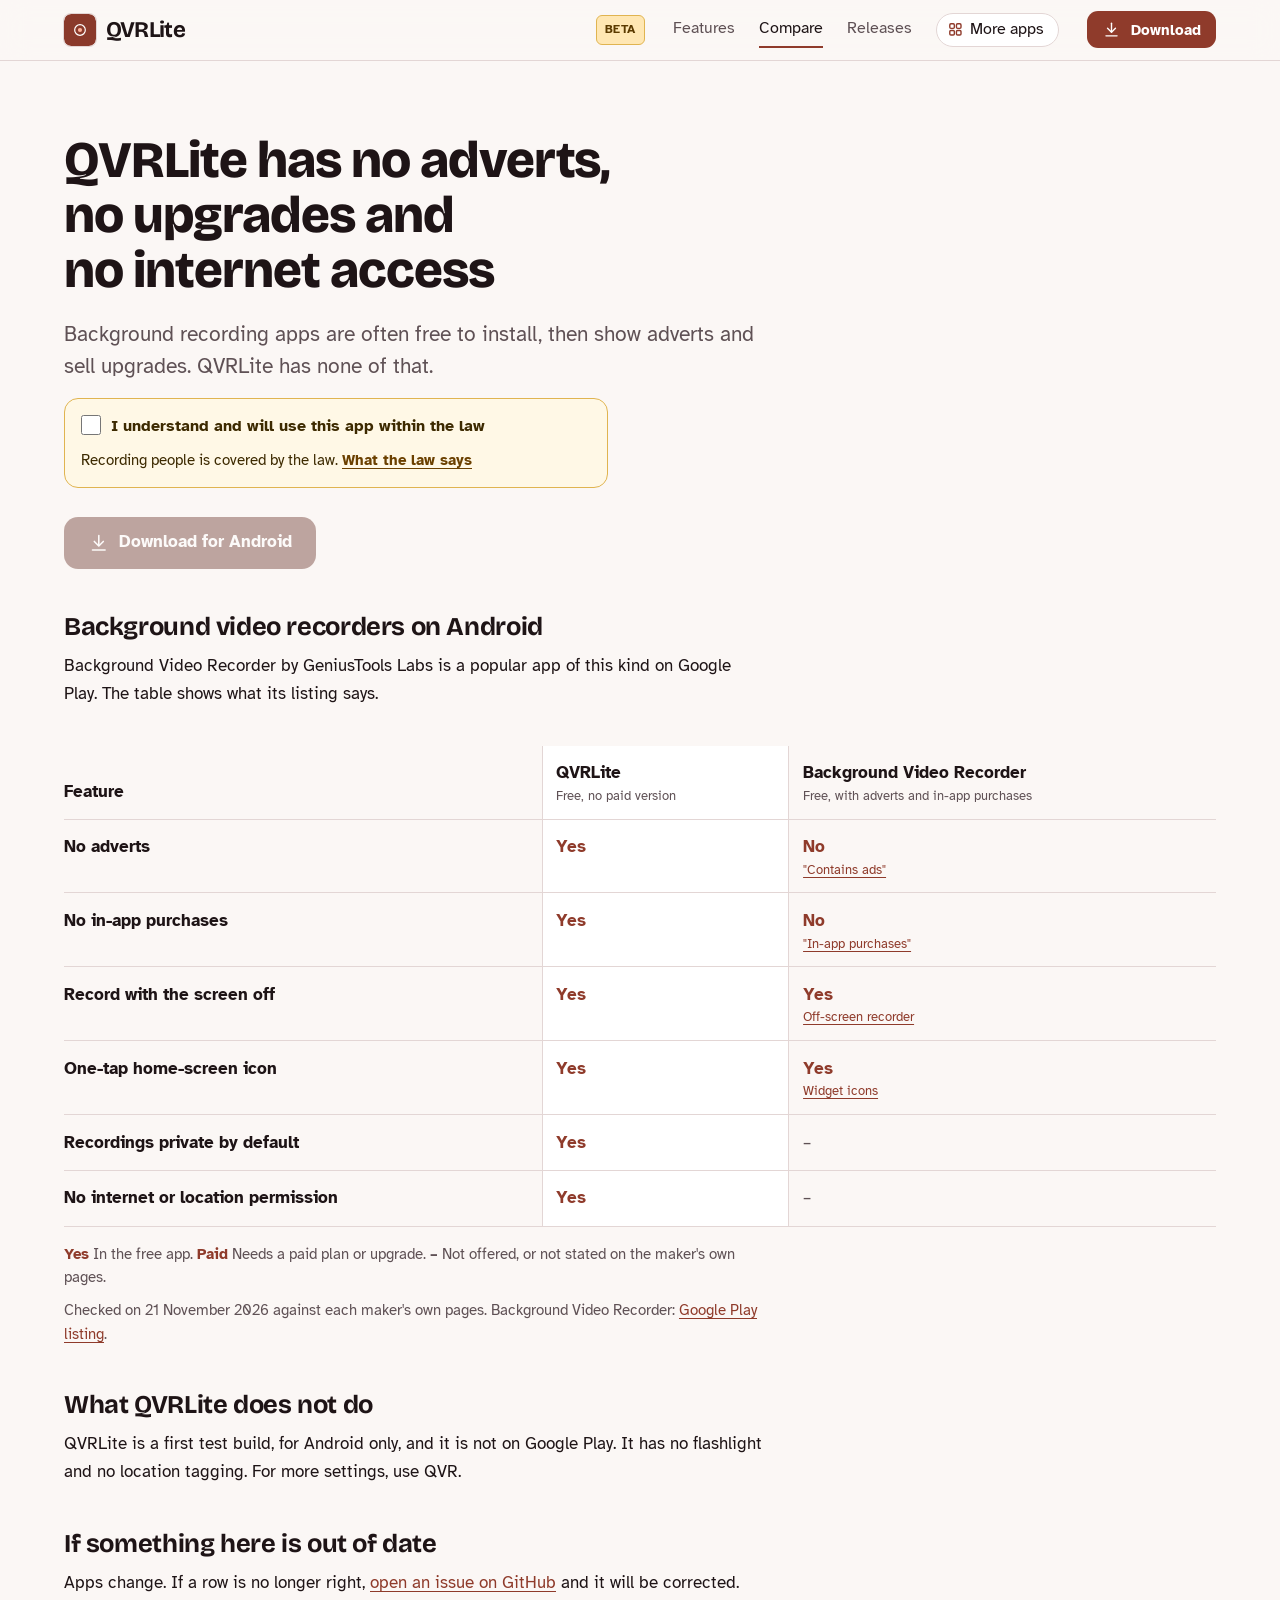
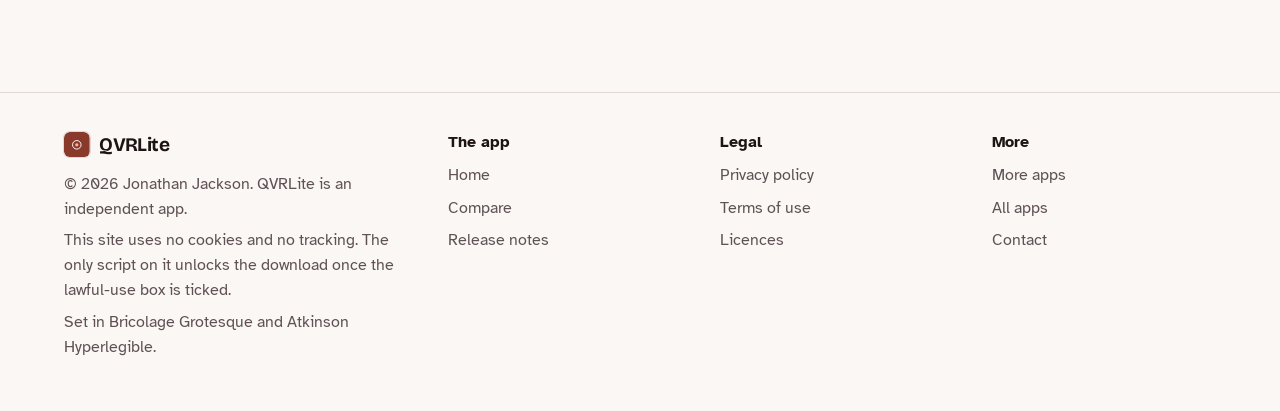
==== compare.html @ 061eb24f "Add the website" ====
<!DOCTYPE html>
<html lang="en-GB">
<head>
<meta charset="utf-8">
<meta name="viewport" content="width=device-width, initial-scale=1">
<title>QVRLite compared with Background Video Recorder</title>
<meta name="description" content="How QVRLite compares with Background Video Recorder, row by row, with each claim linked to its Google Play listing.">
<meta name="author" content="Jonathan Jackson">
<link rel="canonical" href="https://customgpter.github.io/qvrlite/compare.html">
<meta name="theme-color" content="#fbf7f5" media="(prefers-color-scheme: light)">
<meta name="theme-color" content="#120c0a" media="(prefers-color-scheme: dark)">
<meta property="og:type" content="website">
<meta property="og:site_name" content="QVRLite">
<meta property="og:title" content="QVRLite compared with Background Video Recorder">
<meta property="og:description" content="How QVRLite compares with Background Video Recorder, row by row, with each claim linked to its Google Play listing.">
<meta property="og:url" content="https://customgpter.github.io/qvrlite/compare.html">
<meta property="og:image" content="https://customgpter.github.io/qvrlite/assets/og.png">
<meta property="og:image:width" content="1200">
<meta property="og:image:height" content="630">
<meta property="og:image:alt" content="QVRLite&#x27;s main screen, ready to record with the back camera">
<meta property="og:locale" content="en_GB">
<meta name="twitter:card" content="summary_large_image">
<link rel="icon" href="./assets/favicon.svg" type="image/svg+xml">
<link rel="apple-touch-icon" href="./assets/apple-touch-icon.png">
<link rel="preload" href="./assets/fonts/bricolage-grotesque-latin.woff2" as="font" type="font/woff2" crossorigin>
<link rel="preload" href="./assets/fonts/atkinson-hyperlegible-latin-400-normal.woff2" as="font" type="font/woff2" crossorigin>
<link rel="stylesheet" href="./assets/site.css?v=1">
<link rel="stylesheet" href="./assets/house.css?v=1">
<link rel="stylesheet" href="./assets/apps-list.css?v=1">
<script src="./assets/apps-list.js?v=1" defer></script>
</head>
<body>
<a class="skip" href="#main">Skip to content</a>
<header class="masthead">
<div class="wrap">
<a class="brand" href="./" aria-label="QVRLite home"><svg viewBox="0 0 108 108" aria-hidden="true"><rect width="108" height="108" rx="24" fill="#8a3a2b"/><circle cx="54" cy="54" r="18" fill="none" stroke="#fff" stroke-width="4"/><circle cx="54" cy="54" r="7" fill="#ffb199"/></svg><span>QVRLite</span></a><span class="beta-tag">Beta</span>
<nav aria-label="Main"><ul><li><a href="./#features">Features</a></li><li><a href="./compare.html" aria-current="page">Compare</a></li><li><a href="./releases.html">Releases</a></li><li><a class="more-apps" href="./more-apps.html"><svg class="ico" viewBox="0 0 24 24" aria-hidden="true"><rect x="4" y="4" width="6.5" height="6.5" rx="1.6"/><rect x="13.5" y="4" width="6.5" height="6.5" rx="1.6"/><rect x="4" y="13.5" width="6.5" height="6.5" rx="1.6"/><rect x="13.5" y="13.5" width="6.5" height="6.5" rx="1.6"/></svg>More apps</a></li></ul></nav>
<a class="button small" href="./#download"><svg class="ico" viewBox="0 0 24 24" aria-hidden="true"><path d="M12 4v11"/><path d="M7 10.5l5 5 5-5"/><path d="M5 20h14"/></svg>Download</a>
</div>
</header>
<main id="main" class="doc">
<div class="wrap">
<div class="measure">
<h1>QVRLite has no adverts, no upgrades and no internet access</h1>
<p class="lede">Background recording apps are often free to install, then show adverts and sell upgrades. QVRLite has none of that.</p>
<div class="gate-scope"><div class="law-box" data-gate><label><input type="checkbox"> I understand and will use this app within the law</label><p>Recording people is covered by the law. <a href="terms.html#law">What the law says</a></p><noscript><p>Turn on JavaScript to tick the box and download.</p></noscript></div><p class="get"><a class="button" data-href="https://github.com/CustomGPTer/qvrlite/releases/download/v1.0.0-beta1/QVRLite.apk" aria-disabled="true" role="link" tabindex="-1"><svg class="ico" viewBox="0 0 24 24" aria-hidden="true"><path d="M12 4v11"/><path d="M7 10.5l5 5 5-5"/><path d="M5 20h14"/></svg>Download for Android</a></p></div>
<h2 id="table">Background video recorders on Android</h2>
<p>Background Video Recorder by GeniusTools Labs is a popular app of this kind on Google Play. The table shows what its listing says.</p>
</div>
<div class="scroll">
<table class="cmp">
<thead><tr><th scope="col">Feature</th><th scope="col" class="ours">QVRLite<small>Free, no paid version</small></th><th scope="col">Background Video Recorder<small>Free, with adverts and in-app purchases</small></th></tr></thead>
<tbody>
<tr><th scope="row">No adverts</th><td class="yes ours"><span class="app">QVRLite</span><span class="v">Yes</span></td><td class="pay"><span class="app">Background Video Recorder</span><span class="v">No<small><a href="https://play.google.com/store/apps/details?id=com.backgroundvideorecorder.videosnapshorts&hl=en">"Contains ads"</a></small></span></td></tr>
<tr><th scope="row">No in-app purchases</th><td class="yes ours"><span class="app">QVRLite</span><span class="v">Yes</span></td><td class="pay"><span class="app">Background Video Recorder</span><span class="v">No<small><a href="https://play.google.com/store/apps/details?id=com.backgroundvideorecorder.videosnapshorts&hl=en">"In-app purchases"</a></small></span></td></tr>
<tr><th scope="row">Record with the screen off</th><td class="yes ours"><span class="app">QVRLite</span><span class="v">Yes</span></td><td class="yes"><span class="app">Background Video Recorder</span><span class="v">Yes<small><a href="https://play.google.com/store/apps/details?id=com.backgroundvideorecorder.videosnapshorts&hl=en">Off-screen recorder</a></small></span></td></tr>
<tr><th scope="row">One-tap home-screen icon</th><td class="yes ours"><span class="app">QVRLite</span><span class="v">Yes</span></td><td class="yes"><span class="app">Background Video Recorder</span><span class="v">Yes<small><a href="https://play.google.com/store/apps/details?id=com.backgroundvideorecorder.videosnapshorts&hl=en">Widget icons</a></small></span></td></tr>
<tr><th scope="row">Recordings private by default</th><td class="yes ours"><span class="app">QVRLite</span><span class="v">Yes</span></td><td class="na"><span class="app">Background Video Recorder</span><span class="v">&ndash;</span></td></tr>
<tr><th scope="row">No internet or location permission</th><td class="yes ours"><span class="app">QVRLite</span><span class="v">Yes</span></td><td class="na"><span class="app">Background Video Recorder</span><span class="v">&ndash;</span></td></tr>
</tbody>
</table>
</div>
<div class="measure">
<p class="key"><strong class="yes">Yes</strong> In the free app. <strong class="pay">Paid</strong> Needs a paid plan or upgrade. <strong>&ndash;</strong> Not offered, or not stated on the maker's own pages.</p>
<p class="key">Checked on 21 November 2026 against each maker's own pages. Background Video Recorder: <a href="https://play.google.com/store/apps/details?id=com.backgroundvideorecorder.videosnapshorts&hl=en">Google Play listing</a>.</p>
<h2>What QVRLite does not do</h2><p>QVRLite is a first test build, for Android only, and it is not on Google Play. It has no flashlight and no location tagging. For more settings, use QVR.</p>
<h2 id="wrong">If something here is out of date</h2>
<p>Apps change. If a row is no longer right, <a href="https://github.com/CustomGPTer/qvrlite/issues">open an issue on GitHub</a> and it will be corrected.</p>
</div>
</div>
</main>
<footer class="colophon">
<div class="wrap">
<div>
<a class="brand" href="./" aria-label="QVRLite home"><svg viewBox="0 0 108 108" aria-hidden="true"><rect width="108" height="108" rx="24" fill="#8a3a2b"/><circle cx="54" cy="54" r="18" fill="none" stroke="#fff" stroke-width="4"/><circle cx="54" cy="54" r="7" fill="#ffb199"/></svg><span>QVRLite</span></a>
<p>&copy; 2026 Jonathan Jackson. QVRLite is an independent app.</p>
<p>This site uses no cookies and no tracking. The only script on it unlocks the download once the lawful-use box is ticked.</p>
<p>Set in Bricolage Grotesque and Atkinson Hyperlegible.</p>
</div>
<nav aria-label="The app"><h2>The app</h2><ul>
<li><a href="./">Home</a></li>
<li><a href="./compare.html">Compare</a></li>
<li><a href="./releases.html">Release notes</a></li>

</ul></nav>
<nav aria-label="Legal"><h2>Legal</h2><ul>
<li><a href="./privacy.html">Privacy policy</a></li>
<li><a href="./terms.html">Terms of use</a></li>
<li><a href="./licences.html">Licences</a></li>
</ul></nav>
<nav aria-label="More"><h2>More</h2><ul>
<li><a href="./more-apps.html">More apps</a></li>
<li><a href="https://customgpter.github.io/">All apps</a></li>
<li><a href="https://github.com/CustomGPTer/qvrlite/issues">Contact</a></li>
</ul></nav>
</div>
</footer>
</body>
</html>
---- assets/site.css ----
@font-face{font-family:"Bricolage Grotesque";src:url("fonts/bricolage-grotesque-latin.woff2") format("woff2");font-weight:200 800;font-style:normal;font-display:swap}
@font-face{font-family:"Atkinson Hyperlegible";src:url("fonts/atkinson-hyperlegible-latin-400-normal.woff2") format("woff2");font-weight:400;font-style:normal;font-display:swap}
@font-face{font-family:"Atkinson Hyperlegible";src:url("fonts/atkinson-hyperlegible-latin-700-normal.woff2") format("woff2");font-weight:700;font-style:normal;font-display:swap}

/* Daylight page, night-time camera. The lamp colour is kept for the one thing to press and for what the camera has seen. */
:root{
  --page:#f2f5f9; --panel:#ffffff; --raised:#e8edf3; --ink:#0d1a2b; --soft:#465468; --rule:#d2dae4;
  --accent:#0a6a55; --accent-ink:#ffffff; --warn:#8a5200; --rec:#d3302f;
  --lamp:#ffb347; --lamp-ink:#231400; --lamp-text:#8a5200;
  --night:#09111e; --night-2:#111d30; --night-3:#1a2a43; --night-ink:#eaf0f8; --night-soft:#9fb0c7; --night-rule:#24364f; --iris:#55d6ab;
  --display:"Bricolage Grotesque","Atkinson Hyperlegible",system-ui,sans-serif;
  --sans:"Atkinson Hyperlegible",system-ui,-apple-system,"Segoe UI",Roboto,sans-serif;
  --mono:ui-monospace,SFMono-Regular,Menlo,Consolas,"Liberation Mono",monospace;
  color-scheme:light dark;
}
@media (prefers-color-scheme:dark){
  :root{--page:#0a111b; --panel:#111a27; --raised:#182434; --ink:#e9eef5; --soft:#a0aec0; --rule:#243247;
    --accent:#55d6ab; --accent-ink:#00281d; --warn:#ffb347; --rec:#ff6163; --lamp-text:#ffb347}
}

*,*::before,*::after{box-sizing:border-box}
html{-webkit-text-size-adjust:100%;scroll-behavior:smooth;scroll-padding-top:5.5rem}
@media (prefers-reduced-motion:reduce){html{scroll-behavior:auto}}
body{margin:0;background:var(--page);color:var(--ink);font:400 1.0625rem/1.62 var(--sans);text-rendering:optimizeLegibility;-webkit-font-smoothing:antialiased}
img,svg{max-width:100%;display:block}
a{color:var(--accent);text-decoration-thickness:.07em;text-underline-offset:.2em}
a:hover{text-decoration-thickness:.13em}
:focus-visible{outline:3px solid var(--lamp);outline-offset:3px;border-radius:6px}
code{font:.9em/1 var(--mono);overflow-wrap:anywhere}
h1,h2,h3{font-family:var(--display);font-weight:700;letter-spacing:-.015em;line-height:1.08;margin:0;text-wrap:balance}
p{margin:0 0 1rem}
.skip{position:absolute;left:-999px;top:0;background:var(--ink);color:var(--page);padding:.6rem 1rem;z-index:30;border-radius:0 0 8px 0}
.skip:focus{left:0}
.sr{position:absolute;width:1px;height:1px;overflow:hidden;clip-path:inset(50%);white-space:nowrap}
.wrap{width:min(72rem,100% - 2.5rem);margin-inline:auto}
.measure{max-width:44rem}
.ico{width:1.25em;height:1.25em;flex:none;fill:none;stroke:currentColor;stroke-width:1.75;stroke-linecap:round;stroke-linejoin:round}

/* ---------- masthead */
.masthead{position:sticky;top:0;z-index:20;background:color-mix(in srgb,var(--page) 88%,transparent);-webkit-backdrop-filter:blur(14px) saturate(1.3);backdrop-filter:blur(14px) saturate(1.3);border-bottom:1px solid var(--rule)}
.masthead .wrap{display:flex;flex-wrap:wrap;align-items:center;gap:.35rem 1.75rem;padding-block:.7rem}
.brand{display:inline-flex;align-items:center;gap:.6rem;font:700 1.4rem/1 var(--display);letter-spacing:-.03em;color:var(--ink);text-decoration:none;margin-right:auto}
.brand svg{width:2rem;height:2rem;flex:none;border-radius:.5rem;box-shadow:0 0 0 1px var(--rule)}
.masthead nav ul{display:flex;flex-wrap:wrap;align-items:center;gap:.15rem 1.5rem;list-style:none;margin:0;padding:0;font-size:1rem;line-height:1.3}
.masthead nav a{display:inline-flex;align-items:center;gap:.4rem;color:var(--soft);text-decoration:none;padding-block:.45rem;border-bottom:2px solid transparent}
.masthead nav a:hover{color:var(--ink)}
.masthead nav a[aria-current="page"]{color:var(--ink);border-bottom-color:var(--lamp)}
.masthead nav a.more-apps{color:var(--ink);border:1px solid var(--rule);border-radius:999px;padding:.34rem .85rem .34rem .65rem;background:var(--panel)}
.masthead nav a.more-apps .ico{width:1.05em;height:1.05em;color:var(--accent);stroke-width:2}
.masthead nav a.more-apps:hover,.masthead nav a.more-apps[aria-current="page"]{border-color:var(--accent)}
.button{display:inline-flex;align-items:center;gap:.6rem;background:var(--lamp);color:var(--lamp-ink);font:700 1.08rem/1.2 var(--sans);text-decoration:none;padding:.95rem 1.5rem;border-radius:14px;box-shadow:0 1px 0 rgba(255,255,255,.45) inset,0 12px 24px -14px rgba(138,82,0,.9)}
.button:hover{background:#ffc56e}
.button:active{transform:translateY(1px)}
.button.small{font-size:.95rem;padding:.55rem .95rem;border-radius:11px;box-shadow:none}
.button.quiet{background:none;box-shadow:none;border:1px solid var(--rule);color:var(--ink)}
.button.quiet:hover{border-color:var(--ink);background:none}
@media (max-width:52rem){
  .masthead nav{order:3;flex:1 0 100%}
  .masthead nav ul{gap:.1rem .85rem;font-size:.95rem}
  .masthead nav .wide{display:none}
}
@media (max-width:24rem){.masthead nav a.more-apps .ico{display:none}.masthead nav a.more-apps{padding-inline:.7rem}}

/* ---------- hero */
.hero{padding-block:clamp(2.2rem,6vw,4.75rem) clamp(2.5rem,6vw,4.5rem);overflow:hidden}
.hero-grid{display:grid;gap:clamp(2.25rem,5vw,4rem);align-items:center}
@media (min-width:62rem){.hero-grid{grid-template-columns:minmax(0,11fr) minmax(0,10fr)}}
.hero h1{font-size:clamp(2.6rem,6vw,4.25rem);font-weight:800;line-height:1;letter-spacing:-.022em;margin-bottom:1.5rem}
.lede{font-size:clamp(1.14rem,2vw,1.3rem);line-height:1.55;color:var(--soft);margin:0 0 1rem;max-width:34rem}
.get{display:flex;flex-wrap:wrap;align-items:center;gap:.9rem 1.5rem;margin:1.8rem 0 1.1rem}
.get .aside{font-weight:700;color:var(--ink)}
.facts{font-size:.98rem;line-height:1.5;color:var(--soft);margin:0 0 .5rem;max-width:36rem}
.pills{display:flex;flex-wrap:wrap;gap:.45rem;list-style:none;margin:0 0 1rem;padding:0;font-size:.95rem}
.pills li{border:1px solid var(--rule);border-radius:999px;padding:.22rem .8rem;background:var(--panel);color:var(--soft)}

/* the monitor: the camera's view, the day beneath it, and the alert it sends */
.monitor{position:relative;max-width:36rem;margin-inline:auto;width:100%;padding-bottom:3.1rem}
@media (min-width:62rem){.monitor{margin-inline:auto 0}}
.screen{position:relative;background:var(--night);border-radius:22px;padding:.6rem;box-shadow:0 0 0 1px var(--night-rule),0 30px 60px -30px rgba(9,17,30,.75)}
.cam{position:relative;border-radius:15px;overflow:hidden;aspect-ratio:16/10;background:#0b1626}
.cam svg{width:100%;height:100%}
.cam text{font:700 15px var(--sans);fill:#231400}
.hud{position:absolute;display:inline-flex;align-items:center;gap:.4rem;font:700 .76rem/1 var(--sans);color:var(--night-ink);background:rgba(6,12,22,.62);border-radius:999px;padding:.38rem .65rem;letter-spacing:.01em}
.hud i{width:.5rem;height:.5rem;border-radius:50%;background:var(--iris)}
.hud.watching{left:.7rem;top:.7rem}
.hud.rec{right:.7rem;top:.7rem}
.hud.rec i{background:#ff5a5c}
.hud.stamp{left:.7rem;bottom:.7rem;font:400 .74rem/1 var(--mono);border-radius:6px;color:#d5deea}
.hud.place{right:.7rem;bottom:.7rem;border-radius:6px;font-weight:400;color:#d5deea}
.day{padding:.85rem .55rem 2rem;color:var(--night-soft);font-size:.8rem;line-height:1.2}
.day-head{display:flex;justify-content:space-between;margin-bottom:.6rem}
.day-head b{color:var(--night-ink)}
.track{position:relative;height:1.5rem;border-radius:7px;background:repeating-linear-gradient(90deg,var(--night-3) 0 1px,transparent 1px calc(100% / 24)),var(--night-2);box-shadow:inset 0 0 0 1px var(--night-rule)}
.ev{position:absolute;top:3px;bottom:3px;width:max(5px,1.1%);border-radius:3px;background:var(--iris);left:var(--at)}
.ev.seen{background:var(--lamp)}
.now{position:absolute;top:-4px;bottom:-4px;left:var(--at);width:2px;background:var(--night-ink);border-radius:2px}
.hours{display:flex;justify-content:space-between;margin-top:.4rem;font-size:.72rem}
.alert{position:absolute;right:-.4rem;bottom:0;display:flex;align-items:center;gap:.75rem;width:min(19rem,88%);background:var(--panel);color:var(--ink);border:1px solid var(--rule);border-radius:16px;padding:.65rem .8rem;box-shadow:0 18px 36px -18px rgba(9,17,30,.55)}
.alert .thumb{flex:none;width:3.1rem;height:3.1rem;border-radius:10px;background:linear-gradient(160deg,#16263d,#0b1626);position:relative;overflow:hidden}
.alert .thumb::before{content:"";position:absolute;left:50%;bottom:0;width:38%;height:62%;translate:-50% 0;border-radius:40% 40% 0 0;background:#6f86a6}
.alert .thumb::after{content:"";position:absolute;left:50%;top:14%;width:26%;aspect-ratio:1;translate:-50% 0;border-radius:50%;background:#8ea4c2}
.alert b{display:block;font-size:.98rem;line-height:1.25}
.alert span{display:block;font-size:.86rem;color:var(--soft);line-height:1.3}
.alert .dot{flex:none;width:.6rem;height:.6rem;border-radius:50%;background:var(--lamp);margin-left:auto;box-shadow:0 0 0 4px color-mix(in srgb,var(--lamp) 25%,transparent)}
@media (max-width:26rem){.alert{right:0}}
@media (prefers-reduced-motion:no-preference){
  .cam .spill{animation:vg-in .9s ease-out .25s both}
  .cam .who{animation:vg-step .9s cubic-bezier(.2,.8,.25,1) .9s both}
  .cam .mark{animation:vg-lock .45s cubic-bezier(.3,1.4,.5,1) 1.7s both;transform-box:fill-box;transform-origin:center}
  .hud.rec{animation:vg-in .3s ease-out 2.05s both}
  .hud.rec i{animation:vg-blink 1.2s steps(2,jump-none) 2.3s 4}
  .ev.seen,.now{animation:vg-pop .4s cubic-bezier(.3,1.5,.5,1) 2.4s both}
  .alert{animation:vg-rise .6s cubic-bezier(.2,.8,.25,1) 2.9s both}
  @keyframes vg-in{from{opacity:0}to{opacity:1}}
  @keyframes vg-step{from{opacity:0;transform:translateX(18px)}to{opacity:1;transform:none}}
  @keyframes vg-lock{from{opacity:0;transform:scale(1.12)}to{opacity:1;transform:none}}
  @keyframes vg-blink{from{opacity:1}to{opacity:.25}}
  @keyframes vg-pop{from{opacity:0;transform:scaleY(.2)}to{opacity:1;transform:none}}
  @keyframes vg-rise{from{opacity:0;transform:translateY(14px)}to{opacity:1;transform:none}}
}

/* ---------- sections */
section{padding-block:clamp(3rem,7vw,5.5rem)}
section + section{border-top:1px solid var(--rule)}
h2{font-size:clamp(1.8rem,3.6vw,2.6rem);margin-bottom:.9rem}
h3{font:700 1.1rem/1.3 var(--sans);letter-spacing:0;margin:0 0 .3rem}
.intro{color:var(--soft);max-width:40rem;margin-bottom:2.2rem;font-size:1.1rem}

.promises{padding-block:0;border-block:1px solid var(--rule);background:var(--panel)}
.promises ul{list-style:none;margin:0;padding:0;display:grid;grid-template-columns:repeat(auto-fit,minmax(min(100%,14rem),1fr))}
.promises li{display:flex;gap:.8rem;align-items:flex-start;padding:1.4rem 1.5rem 1.4rem 0}
.promises .ico{width:1.6rem;height:1.6rem;color:var(--accent);margin-top:.1rem}
.promises b{display:block;line-height:1.3}
.promises span{color:var(--soft);font-size:.96rem;line-height:1.45;display:block}
.hero + .promises{border-top:1px solid var(--rule)}

.steps{list-style:none;counter-reset:s;margin:0;padding:0;display:grid;gap:1.25rem}
@media (min-width:52rem){.steps{grid-template-columns:repeat(3,minmax(0,1fr))}}
.steps li{counter-increment:s;background:var(--panel);border:1px solid var(--rule);border-radius:18px;padding:1.4rem 1.4rem 1.5rem}
.steps li::before{content:counter(s);display:grid;place-items:center;width:2rem;height:2rem;border-radius:50%;background:var(--ink);color:var(--page);font:700 1rem/1 var(--display);margin-bottom:1rem}
.steps p{margin:0;color:var(--soft)}

.notices{display:grid;gap:1.25rem}
@media (min-width:52rem){.notices{grid-template-columns:repeat(2,minmax(0,1fr))}}
.sense{background:var(--night);color:var(--night-ink);border-radius:20px;padding:1.5rem 1.5rem 1.6rem;box-shadow:0 0 0 1px var(--night-rule)}
.sense h3{font:700 1.35rem/1.2 var(--display);letter-spacing:-.02em;margin-bottom:.35rem}
.sense p{color:var(--night-soft);margin-bottom:1.1rem}
.chips{display:flex;flex-wrap:wrap;gap:.5rem;list-style:none;margin:0;padding:0}
.chips li{display:inline-flex;align-items:center;gap:.45rem;border:1px solid var(--night-rule);background:var(--night-2);border-radius:10px;padding:.42rem .75rem .42rem .6rem;font-size:.98rem;line-height:1.2}
.chips .ico{color:var(--lamp)}

.groups{display:grid;gap:0}
.group{display:grid;gap:.4rem 3rem;padding-block:1.6rem;border-top:1px solid var(--rule)}
.group:last-child{border-bottom:1px solid var(--rule)}
@media (min-width:56rem){.group{grid-template-columns:13rem minmax(0,1fr)}}
.group > h3{font:700 1.3rem/1.2 var(--display);letter-spacing:-.02em;color:var(--ink)}
.group dl{margin:0;display:grid;gap:1.1rem 2.5rem}
@media (min-width:40rem){.group dl{grid-template-columns:repeat(2,minmax(0,1fr))}}
.group dt{font-weight:700;line-height:1.35}
.group dd{margin:.2rem 0 0;color:var(--soft)}

.setups{display:grid;gap:1.25rem}
@media (min-width:52rem){.setups{grid-template-columns:repeat(2,minmax(0,1fr))}}
.setup{background:var(--panel);border:1px solid var(--rule);border-radius:20px;padding:1.5rem}
.setup h3{font:700 1.35rem/1.2 var(--display);letter-spacing:-.02em;margin-bottom:.9rem}
.setup .kit{display:flex;align-items:center;gap:.6rem;color:var(--soft);font-size:.95rem;margin-bottom:1rem}
.setup .kit .ico{width:1.9rem;height:1.9rem;color:var(--ink);stroke-width:1.5}
.setup .kit .to{width:1.2rem;height:1.2rem;color:var(--soft)}
.ticks{list-style:none;margin:0;padding:0;display:grid;gap:.5rem}
.ticks li{position:relative;padding-left:1.7rem;color:var(--soft)}
.ticks li::before{content:"";position:absolute;left:.15rem;top:.42em;width:.75rem;height:.42rem;border-left:2.5px solid var(--accent);border-bottom:2.5px solid var(--accent);rotate:-45deg}

.modes{list-style:none;margin:0;padding:0;display:grid;gap:1.25rem}
@media (min-width:52rem){.modes{grid-template-columns:repeat(3,minmax(0,1fr))}}
.modes li{border-top:3px solid var(--ink);padding-top:1rem}
.modes p{color:var(--soft);margin:0}

.scroll{overflow-x:auto}
table{width:100%;border-collapse:collapse}
th,td{text-align:left;vertical-align:top;padding:.85rem 1.2rem .85rem 0;border-top:1px solid var(--rule)}
thead th{border-top:0;color:var(--soft);font-weight:400;padding-top:0}
tbody th{font-weight:700;min-width:11rem}
tr:last-child>*{border-bottom:1px solid var(--rule)}
.after-table{margin-top:1.5rem}
/* On a phone a table becomes a stack: the row's name, then its cells side by side. */
@media (max-width:40rem){
  table:not(.cmp),table:not(.cmp) thead,table:not(.cmp) tbody{display:block}
  table:not(.cmp) tr{display:flex;flex-wrap:wrap;gap:.3rem 1.1rem;padding:.9rem 0;border-top:1px solid var(--rule)}
  table:not(.cmp) thead tr{border-top:0;padding-top:0}
  table:not(.cmp) tbody tr:last-child{border-bottom:1px solid var(--rule)}
  table:not(.cmp) th,table:not(.cmp) td{display:block;border:0;padding:0;flex:1 1 0;min-width:0;overflow-wrap:break-word}
  table:not(.cmp) tr>:first-child{flex:0 0 100%;min-width:0}
}

.plain{list-style:none;margin:0;padding:0;display:grid;gap:1.6rem 3rem}
@media (min-width:52rem){.plain{grid-template-columns:repeat(3,minmax(0,1fr))}}
.plain p{color:var(--soft);margin:0}

.faq{display:grid;gap:0 3rem;align-items:start}
@media (min-width:56rem){.faq{grid-template-columns:repeat(2,minmax(0,1fr))}}
.faq details{border-top:1px solid var(--rule);padding:.15rem 0}
.faq summary{cursor:pointer;list-style:none;display:flex;align-items:flex-start;justify-content:space-between;gap:1rem;font-weight:700;padding:.85rem 0;line-height:1.35}
.faq summary::-webkit-details-marker{display:none}
.faq summary::after{content:"";flex:none;width:.6rem;height:.6rem;margin:.3rem .25rem 0 0;border-right:2px solid var(--soft);border-bottom:2px solid var(--soft);rotate:45deg;transition:rotate .15s}
.faq details[open] summary::after{rotate:-135deg;margin-top:.55rem}
.faq details p{color:var(--soft);margin:0 0 1.1rem;max-width:36rem}
@media (prefers-reduced-motion:reduce){.faq summary::after{transition:none}}

.closing{background:var(--night);color:var(--night-ink);border-top:0}
.closing .wrap{display:grid;gap:1.5rem 3rem;align-items:center}
@media (min-width:52rem){.closing .wrap{grid-template-columns:minmax(0,1fr) auto}}
.closing h2{margin-bottom:.5rem}
.closing p{color:var(--night-soft);margin:0;max-width:36rem}
.closing a:not(.button){color:var(--iris)}
section + .closing{border-top:0}

/* ---------- document pages */
.doc{padding-block:clamp(2.5rem,6vw,4.5rem) clamp(3rem,7vw,5rem)}
.doc h1{font-size:clamp(2.2rem,5vw,3.2rem);font-weight:800;letter-spacing:-.02em;margin-bottom:1.2rem}
.doc .lede{max-width:none}
.doc h2{font-size:1.6rem;margin-top:2.8rem;margin-bottom:.7rem;scroll-margin-top:5.5rem}
.doc h3{margin-top:1.6rem}
.doc ul{padding-left:1.25rem;margin:0 0 1rem}
.doc li{margin:.4rem 0}
.doc a{overflow-wrap:anywhere}
.contents{border-block:1px solid var(--rule);padding-block:1rem;margin-block:2rem}
.contents ul{list-style:none;margin:.4rem 0 0;padding:0;columns:2 14rem;column-gap:2rem}
.contents li{margin:.2rem 0;break-inside:avoid}
.note{border-left:3px solid var(--lamp);padding:.2rem 0 .2rem 1.1rem;color:var(--soft)}
.key{font-size:.95rem;line-height:1.55;color:var(--soft);margin:0 0 .6rem}
.sum{font-size:.95rem;overflow-wrap:anywhere}

/* ---------- compare */
.cmp{min-width:44rem;margin:1.4rem 0 1rem}
.cmp th,.cmp td{padding:.85rem .9rem}
.cmp thead th{color:var(--ink);font-weight:700;vertical-align:bottom;padding-top:.85rem}
.cmp small{display:block;font-weight:400;font-size:.84rem;line-height:1.35;color:var(--soft)}
.cmp tbody th{min-width:13rem;padding-left:0}
.cmp thead th:first-child{padding-left:0}
.cmp .ours{background:var(--panel);box-shadow:inset 1px 0 var(--rule),inset -1px 0 var(--rule)}
.yes{color:var(--accent);font-weight:700}
.pay{color:var(--lamp-text);font-weight:700}
.na{color:var(--soft)}
.cmp .app{display:none}
@media (max-width:54rem){
  .cmp{min-width:0}
  .cmp thead{position:absolute;width:1px;height:1px;overflow:hidden;clip-path:inset(50%)}
  .cmp tbody,.cmp tr,.cmp th,.cmp td{display:block}
  .cmp tr{padding:1rem 0;border-top:1px solid var(--rule)}
  .cmp th,.cmp td{border:0;padding:0}
  .cmp tbody th{min-width:0;margin-bottom:.55rem}
  .cmp td{display:grid;grid-template-columns:7.5rem 1fr;gap:.75rem;padding:.22rem 0}
  .cmp .app{display:block;font-weight:400;color:var(--soft)}
  .cmp .ours{background:none;box-shadow:none}
  .cmp .ours .app{color:var(--ink);font-weight:700}
}

/* ---------- release notes */
.release{border-top:1px solid var(--rule);margin-top:2.4rem;padding-top:1.9rem;scroll-margin-top:5.5rem}
.doc .release h2{margin-top:0}
.contents + .release{border-top:0;margin-top:0;padding-top:.4rem}
.ver{font-weight:700;font-size:.95rem;color:var(--lamp-text);margin:0 0 .5rem}
.when{color:var(--soft);margin:-.2rem 0 .2rem}
.tag{display:inline-block;background:var(--accent);color:var(--accent-ink);border-radius:999px;font-weight:700;font-size:.8rem;padding:.08rem .6rem;margin-right:.6rem}
.doc .release h3{font-size:1rem;color:var(--ink);margin:1.3rem 0 .2rem}
.release ul{margin-bottom:0}

/* ---------- more apps */
.mapps{list-style:none;margin:2.2rem 0 0;padding:0;display:grid;gap:1.4rem}
@media (min-width:50rem){.mapps{grid-template-columns:repeat(2,minmax(0,1fr))}}
.doc .mapps{padding-left:0}
.doc .mapp{margin:0}
.mapp{display:flex;flex-direction:column;background:var(--panel);border:1px solid var(--rule);border-radius:20px;overflow:hidden}
.mapp-cover{position:relative;height:6.5rem;background:linear-gradient(135deg,var(--b),var(--b2));overflow:hidden}
.mapp-cover svg{position:absolute;right:-1.2rem;top:-1.6rem;width:11rem;height:11rem;max-width:none;opacity:.22}
.mapp-body{display:flex;flex-direction:column;flex:1;padding:0 1.4rem 1.4rem}
.mapp-icon{width:4.25rem;height:4.25rem;border-radius:1rem;margin-top:-2.1rem;position:relative;box-shadow:0 0 0 4px var(--panel)}
.mapp h2{font-size:1.6rem;margin:.85rem 0 .1rem}
.mapp-kind{color:var(--soft);margin:0 0 .7rem}
.mapp-say{margin:0 0 1.1rem}
.mapp-go{display:flex;flex-wrap:wrap;align-items:center;gap:.7rem 1.3rem;margin:auto 0 0}
.mapp-go .button{padding:.75rem 1.15rem;font-size:1rem;border-radius:12px}
.mapp-site{font-weight:700}
.mapp-needs{font-size:.9rem;color:var(--soft);margin:.9rem 0 0}

/* ---------- colophon */
.colophon{border-top:1px solid var(--rule);color:var(--soft);font-size:.98rem;line-height:1.6}
.colophon .wrap{display:grid;gap:2rem 3rem;padding-block:2.4rem 2.8rem}
@media (min-width:52rem){.colophon .wrap{grid-template-columns:minmax(0,1.5fr) repeat(3,minmax(0,1fr))}}
.colophon p{margin:0 0 .4rem;max-width:26rem}
.colophon .brand{font-size:1.2rem;margin-bottom:.9rem}
.colophon .brand svg{width:1.6rem;height:1.6rem}
.colophon h2{font:700 .98rem/1.3 var(--sans);letter-spacing:0;color:var(--ink);margin:0 0 .5rem}
.colophon ul{list-style:none;margin:0;padding:0}
.colophon li a{display:inline-block;padding-block:.22rem;color:var(--soft);text-decoration:none}
.colophon li a:hover{color:var(--ink);text-decoration:underline}
---- assets/house.css ----
:root{--page:#fbf7f5;--panel:#ffffff;--raised:#f2ebe9;--ink:#1e1416;--soft:#5f5155;--rule:#e3d6d5;--accent:#8f3b2b;--accent-ink:#ffffff;--lamp:#8f3b2b;--lamp-ink:#ffffff;--lamp-text:#8f3b2b}
@media (prefers-color-scheme:dark){:root{--page:#120c0a;--panel:#1d1416;--raised:#271b1e;--ink:#f4ecec;--soft:#bfadb0;--rule:#3a2a2e;--accent:#ffa58f;--accent-ink:#2a0a0f;--lamp:#ffa58f;--lamp-ink:#2a0a0f;--lamp-text:#ffa58f}}
/* House additions: phone frames, the screens gallery, the lawful-use box and test-build labels. */
.brand svg{border-radius:22%}
.hero-phone{display:flex;justify-content:center}
.phone{position:relative;width:min(100%,19rem);aspect-ratio:393/852;padding:.55rem;border-radius:2.6rem;background:#0b0d12;box-shadow:0 0 0 1px rgba(255,255,255,.06) inset,0 1px 0 rgba(255,255,255,.12) inset,0 30px 60px -28px rgba(10,20,40,.55),0 12px 24px -12px rgba(10,20,40,.35)}
.phone img{display:block;width:100%;height:100%;object-fit:cover;object-position:top;border-radius:2.1rem;background:#111}
.gallery{display:flex;gap:clamp(1rem,3vw,1.75rem);overflow-x:auto;scroll-snap-type:x mandatory;padding:.5rem .25rem 1.25rem;margin:1.75rem -.25rem 0;scrollbar-width:thin;overscroll-behavior-x:contain}
.gallery:focus-visible{outline-offset:6px}
.shot{flex:0 0 auto;width:min(72vw,15.5rem);margin:0;scroll-snap-align:start}
.shot .phone{width:100%;border-radius:2.2rem;padding:.45rem}
.shot .phone img{border-radius:1.8rem}
.shot .shot figcaption{margin:.85rem .2rem 0;font-size:.98rem;line-height:1.4;color:var(--soft)}
.gate-scope{margin:0 0 .25rem}
.law-box{margin:0 0 1rem;padding:.9rem 1rem;max-width:34rem;border:1px solid #e0b450;background:#fff8e6;color:#3d2a00;border-radius:14px}
.law-box label{display:flex;gap:.65rem;align-items:flex-start;font-weight:700;cursor:pointer;font-size:1.02rem}
.law-box input{width:1.25rem;height:1.25rem;margin:.12rem 0 0;flex:none;accent-color:#8a5200}
.law-box p{margin:.5rem 0 0;font-size:.95rem}
.law-box a{color:#6b4000;font-weight:700}
.gate-scope a[aria-disabled="true"]{opacity:.45;cursor:not-allowed;pointer-events:none;filter:grayscale(.4);box-shadow:none}
.law-band{background:var(--raised)}
.beta-tag{display:inline-block;margin-left:-.9rem;font-size:.72rem;font-weight:700;letter-spacing:.05em;text-transform:uppercase;padding:.3rem .5rem;border-radius:6px;background:#ffe7b3;color:#5c3b00;border:1px solid #e0b450}
.beta-note{max-width:34rem;padding:.8rem 1rem;border-radius:12px;background:#ffe7b3;color:#3d2a00;border:1px solid #e0b450}
.mapp-soon{display:inline-block;padding:.85rem 1.3rem;border:1px dashed var(--rule);border-radius:14px;color:var(--soft);font-weight:700}
code.sum{word-break:break-all}
@media (prefers-color-scheme:dark){
  .law-box,.beta-note{background:#2a2108;color:#ffe9b8;border-color:#7a5c14}
  .law-box a{color:#ffd27a}
  .law-box input{accent-color:#ffb347}
  .beta-tag{background:#4a3500;color:#ffe2a3;border-color:#8a6a1c}
  .phone{box-shadow:0 0 0 1px rgba(255,255,255,.1) inset,0 30px 60px -28px rgba(0,0,0,.8)}
}
@media (max-width:40rem){.hero-phone .phone{width:min(78%,17rem)}}
---- assets/apps-list.css ----
/* The full app list on More apps pages and the hub. Works alongside each site's own card styles. */
.mapps-jump{margin:1.8rem 0 0}
.mapps-jump ul{list-style:none;margin:0;padding:0;display:flex;flex-wrap:wrap;gap:.5rem}
.mapps-jump a{display:inline-block;padding:.45rem .85rem;border:1px solid var(--rule,#d2dae4);border-radius:999px;font-size:.95rem;font-weight:700;text-decoration:none;color:inherit;background:var(--panel,#fff)}
.mapps-jump a:hover,.mapps-jump a:focus-visible{border-color:currentColor}
.mapps-group{margin:2.6rem 0 0;scroll-margin-top:5rem}
.mapps-cat{font-size:1.45rem;margin:0;padding:0 0 .6rem;border-bottom:1px solid var(--rule,#d2dae4)}
.mapps-group .mapps{margin-top:1.4rem}
.mapp h3{font-size:1.5rem;line-height:1.2;margin:.85rem 0 .1rem;display:flex;flex-wrap:wrap;align-items:center;gap:.5rem}
.mapp-badge{display:inline-block;font-size:.75rem;font-weight:700;letter-spacing:.04em;text-transform:uppercase;line-height:1;padding:.35rem .55rem;border-radius:6px;vertical-align:middle}
.mapp-badge.beta{background:#ffe7b3;color:#5c3b00;border:1px solid #e0b450}
.mapp-badge.here{background:transparent;color:var(--soft,#465468);border:1px solid var(--rule,#d2dae4)}
.mapp-soon{display:inline-block;padding:.7rem 1.1rem;border:1px dashed var(--rule,#b9c4d1);border-radius:12px;color:var(--soft,#465468);font-weight:700}
.mapp-go .button.ghost{background:transparent;color:inherit;border:2px solid currentColor;box-shadow:none}
.mapp-also{font-size:.9rem;color:var(--soft,#465468);margin:.6rem 0 0}
.mapp-law{margin:0 0 1rem;padding:.8rem .9rem;border:1px solid #e0b450;background:#fff8e6;color:#3d2a00;border-radius:12px;font-size:.95rem}
.mapp-law label{display:flex;gap:.6rem;align-items:flex-start;font-weight:700;cursor:pointer}
.mapp-law input{width:1.2rem;height:1.2rem;margin:.1rem 0 0;flex:none;accent-color:#8a5200}
.mapp-law p{margin:.45rem 0 0}
.mapp-law a{color:#6b4000;font-weight:700}
.mapp a[aria-disabled="true"]{opacity:.45;cursor:not-allowed;pointer-events:none;filter:grayscale(.4)}
@media (prefers-color-scheme:dark){
  .mapp-badge.beta{background:#4a3500;color:#ffe2a3;border-color:#8a6a1c}
  .mapp-law{background:#2a2108;color:#ffe9b8;border-color:#7a5c14}
  .mapp-law a{color:#ffd27a}
  .mapp-law input{accent-color:#ffb347}
}
:where(.mapp a.button){display:inline-flex;align-items:center;gap:.5rem;padding:.75rem 1.15rem;border-radius:12px;background:var(--accent,#1f5fa8);color:var(--accent-ink,#fff);font-weight:700;text-decoration:none;border:2px solid transparent}
:where(.mapp a.button.ghost){background:transparent;color:inherit;border-color:currentColor}
:where(.mapps){list-style:none;padding:0;display:grid;gap:1.4rem}
.gate-scope{margin:0 0 .25rem}
.law-box{margin:0 0 1rem;padding:.9rem 1rem;max-width:34rem;border:1px solid #e0b450;background:#fff8e6;color:#3d2a00;border-radius:14px}
.law-box label{display:flex;gap:.65rem;align-items:flex-start;font-weight:700;cursor:pointer;font-size:1.02rem}
.law-box input{width:1.25rem;height:1.25rem;margin:.12rem 0 0;flex:none;accent-color:#8a5200}
.law-box p{margin:.5rem 0 0;font-size:.95rem}
.law-box a{color:#6b4000;font-weight:700}
.gate-scope a[aria-disabled="true"]{opacity:.45;cursor:not-allowed;pointer-events:none;filter:grayscale(.4);box-shadow:none}
@media (prefers-color-scheme:dark){
  .law-box{background:#2a2108;color:#ffe9b8;border-color:#7a5c14}
  .law-box a{color:#ffd27a}
  .law-box input{accent-color:#ffb347}
}
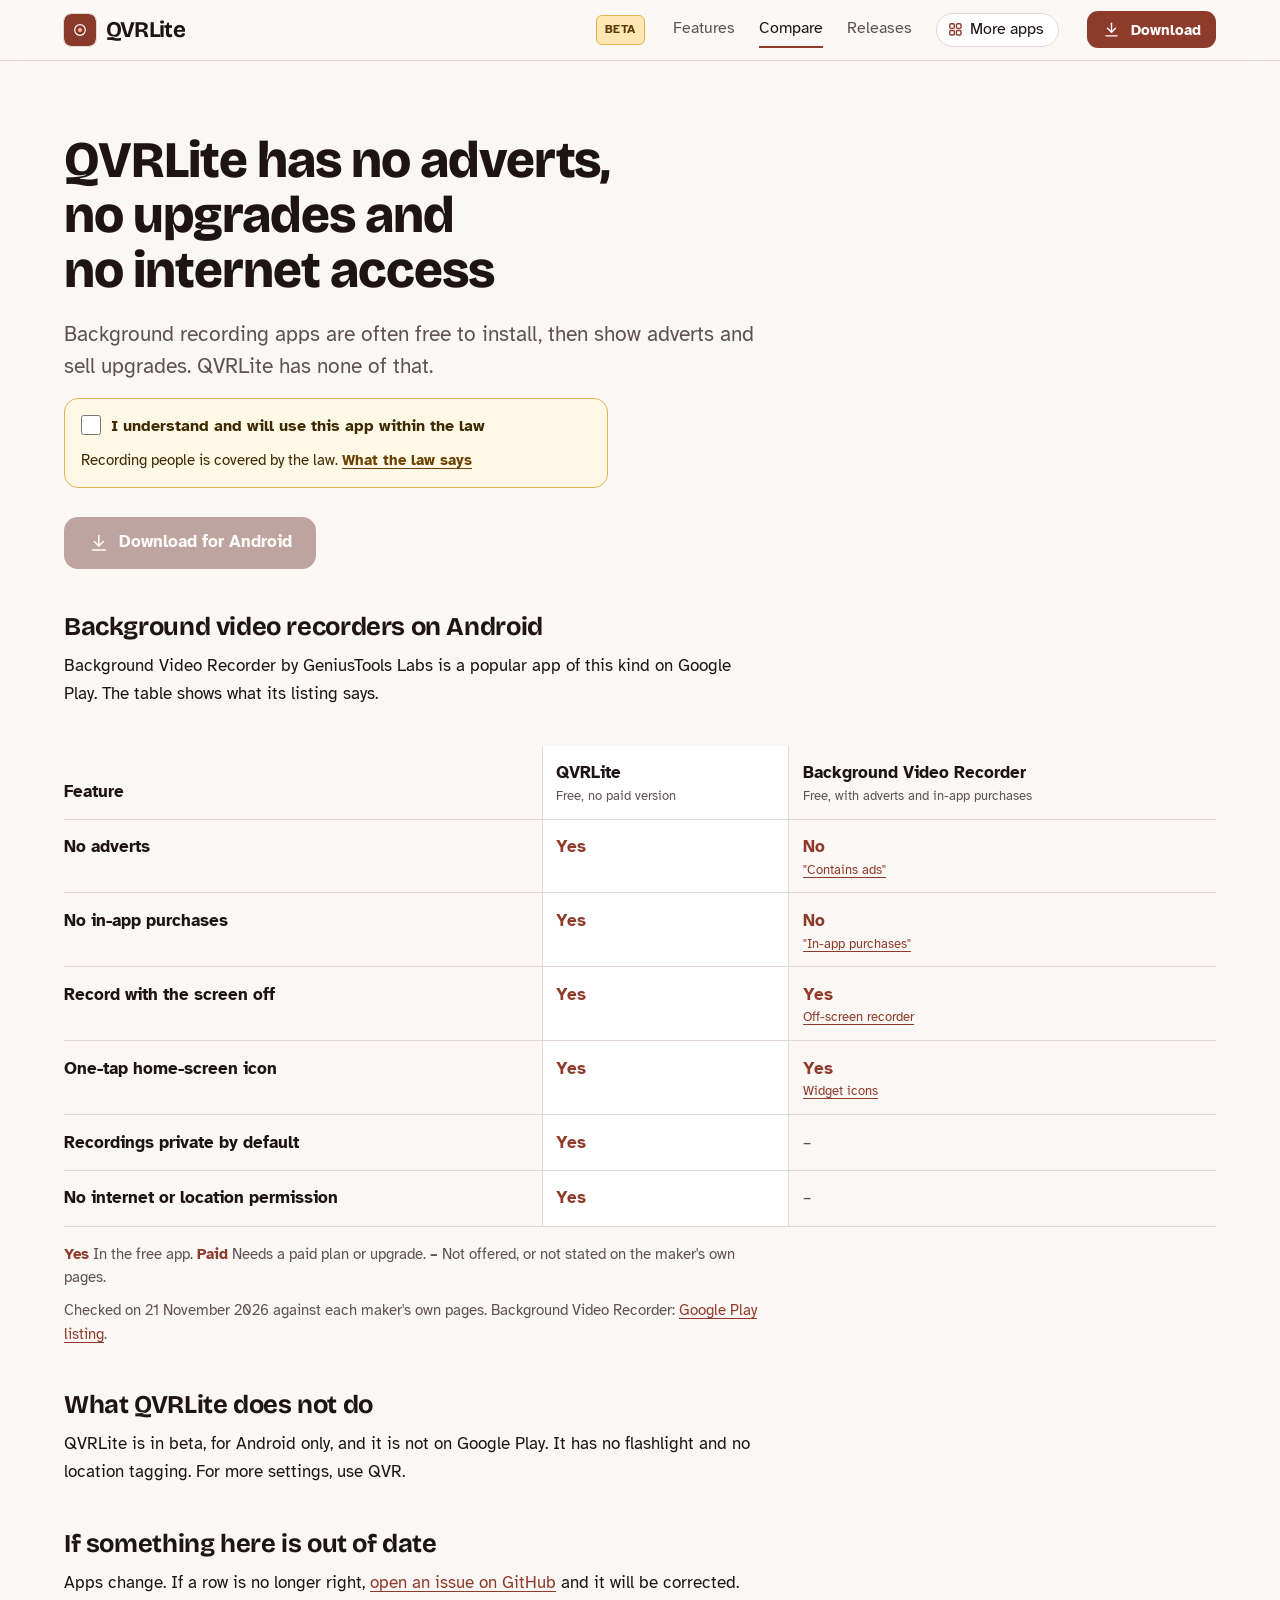
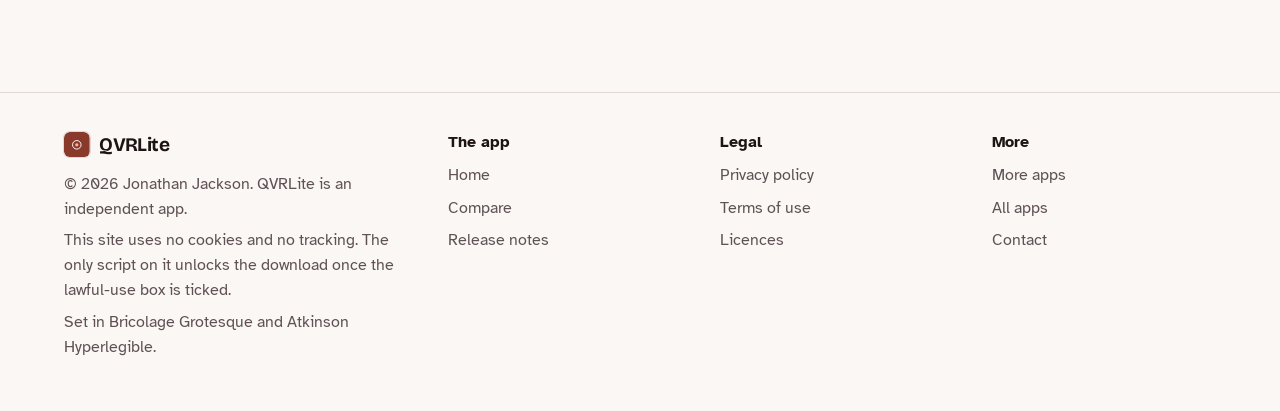
==== commit f31b7945: "Call it a beta, and drop the line about phone testing" ====
--- a/compare.html
+++ b/compare.html
@@ -63,7 +63,7 @@
 <div class="measure">
 <p class="key"><strong class="yes">Yes</strong> In the free app. <strong class="pay">Paid</strong> Needs a paid plan or upgrade. <strong>&ndash;</strong> Not offered, or not stated on the maker's own pages.</p>
 <p class="key">Checked on 21 November 2026 against each maker's own pages. Background Video Recorder: <a href="https://play.google.com/store/apps/details?id=com.backgroundvideorecorder.videosnapshorts&hl=en">Google Play listing</a>.</p>
-<h2>What QVRLite does not do</h2><p>QVRLite is a first test build, for Android only, and it is not on Google Play. It has no flashlight and no location tagging. For more settings, use QVR.</p>
+<h2>What QVRLite does not do</h2><p>QVRLite is in beta, for Android only, and it is not on Google Play. It has no flashlight and no location tagging. For more settings, use QVR.</p>
 <h2 id="wrong">If something here is out of date</h2>
 <p>Apps change. If a row is no longer right, <a href="https://github.com/CustomGPTer/qvrlite/issues">open an issue on GitHub</a> and it will be corrected.</p>
 </div>
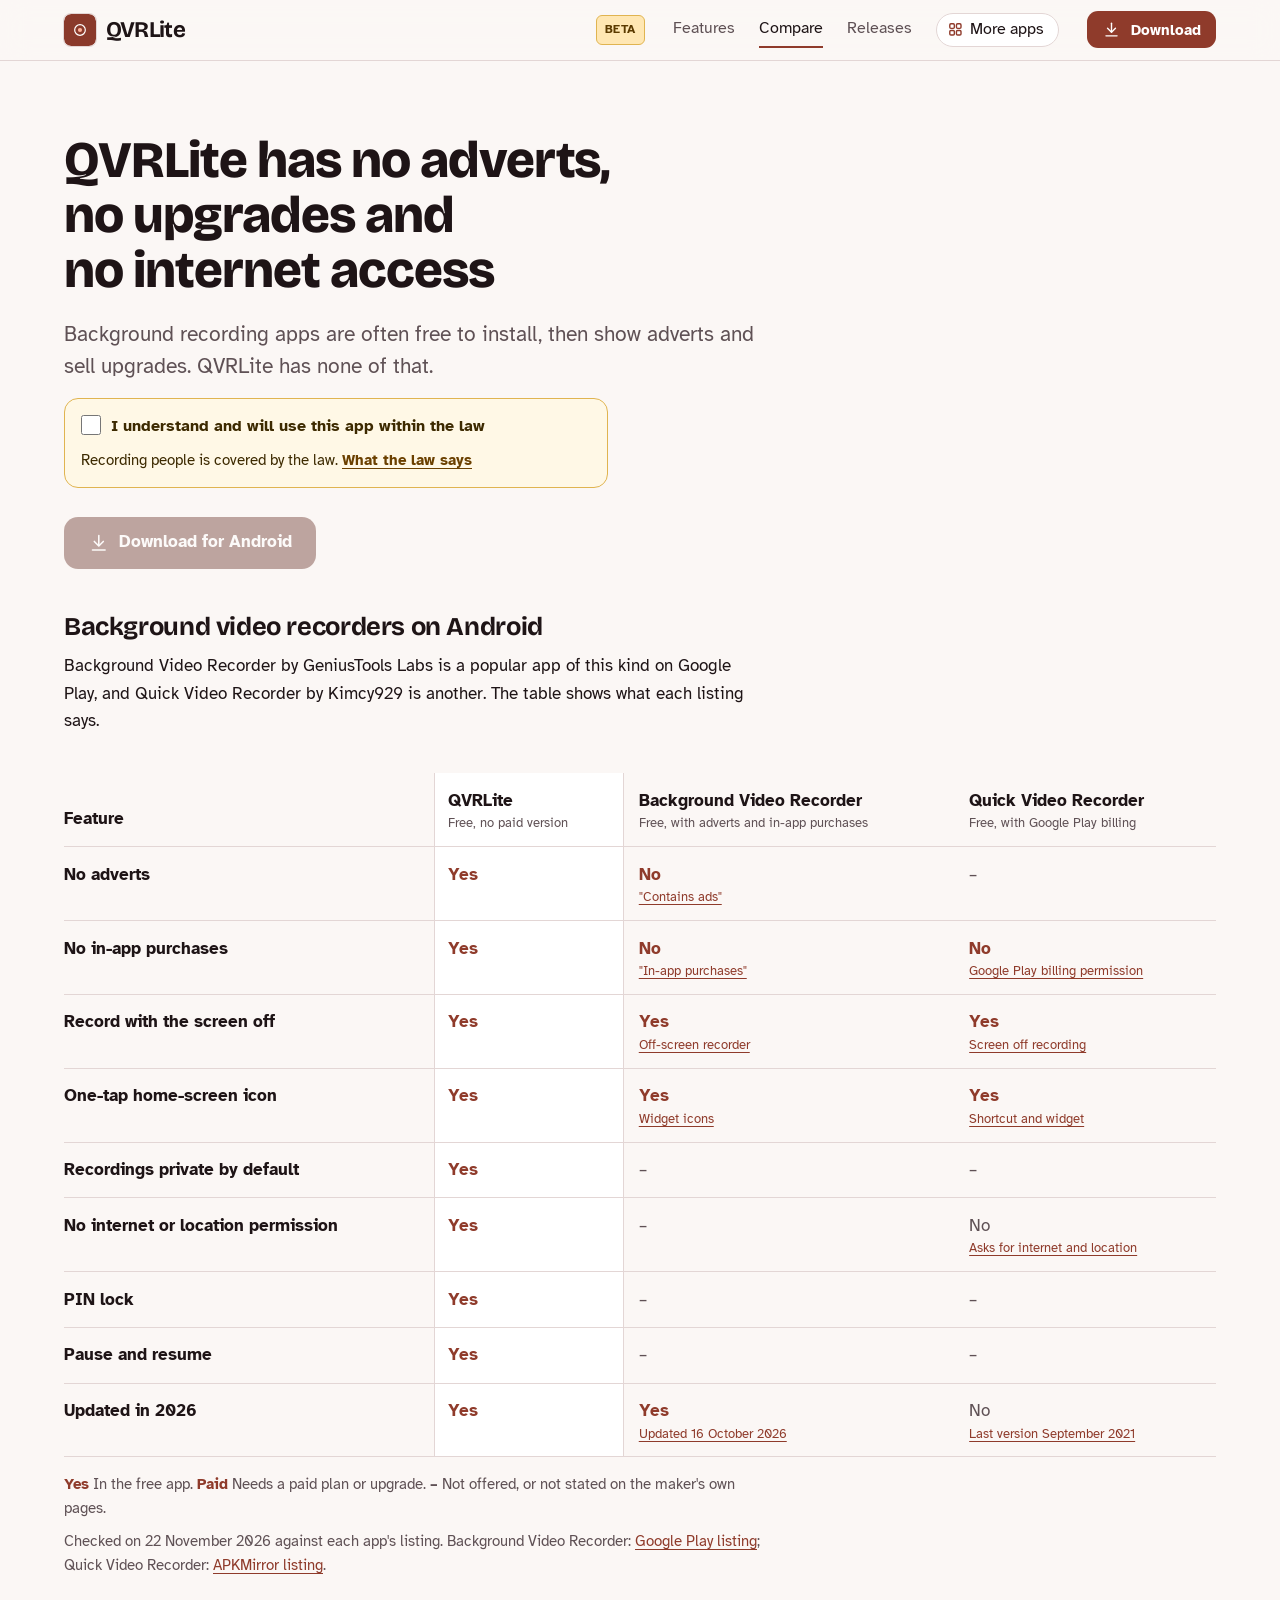
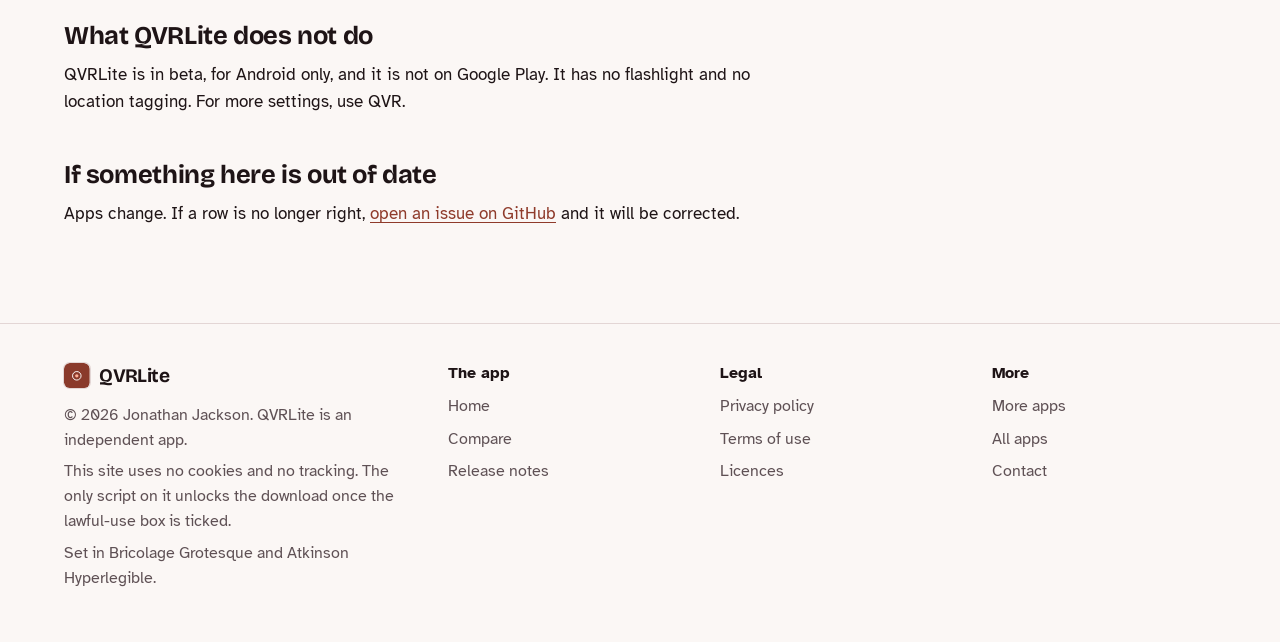
==== commit d09fcf4e: "Compare: add Quick Video Recorder column and three rows" ====
--- a/compare.html
+++ b/compare.html
@@ -3,16 +3,16 @@
 <head>
 <meta charset="utf-8">
 <meta name="viewport" content="width=device-width, initial-scale=1">
-<title>QVRLite compared with Background Video Recorder</title>
-<meta name="description" content="How QVRLite compares with Background Video Recorder, row by row, with each claim linked to its Google Play listing.">
+<title>QVRLite compared with Background Video Recorder and Quick Video Recorder</title>
+<meta name="description" content="How QVRLite compares with Background Video Recorder and Quick Video Recorder, row by row, with each claim linked to its listing.">
 <meta name="author" content="Jonathan Jackson">
 <link rel="canonical" href="https://customgpter.github.io/qvrlite/compare.html">
 <meta name="theme-color" content="#fbf7f5" media="(prefers-color-scheme: light)">
 <meta name="theme-color" content="#120c0a" media="(prefers-color-scheme: dark)">
 <meta property="og:type" content="website">
 <meta property="og:site_name" content="QVRLite">
-<meta property="og:title" content="QVRLite compared with Background Video Recorder">
-<meta property="og:description" content="How QVRLite compares with Background Video Recorder, row by row, with each claim linked to its Google Play listing.">
+<meta property="og:title" content="QVRLite compared with Background Video Recorder and Quick Video Recorder">
+<meta property="og:description" content="How QVRLite compares with Background Video Recorder and Quick Video Recorder, row by row, with each claim linked to its listing.">
 <meta property="og:url" content="https://customgpter.github.io/qvrlite/compare.html">
 <meta property="og:image" content="https://customgpter.github.io/qvrlite/assets/og.png">
 <meta property="og:image:width" content="1200">
@@ -45,24 +45,27 @@
 <p class="lede">Background recording apps are often free to install, then show adverts and sell upgrades. QVRLite has none of that.</p>
 <div class="gate-scope"><div class="law-box" data-gate><label><input type="checkbox"> I understand and will use this app within the law</label><p>Recording people is covered by the law. <a href="terms.html#law">What the law says</a></p><noscript><p>Turn on JavaScript to tick the box and download.</p></noscript></div><p class="get"><a class="button" data-href="https://github.com/CustomGPTer/qvrlite/releases/download/v1.0.0-beta1/QVRLite.apk" aria-disabled="true" role="link" tabindex="-1"><svg class="ico" viewBox="0 0 24 24" aria-hidden="true"><path d="M12 4v11"/><path d="M7 10.5l5 5 5-5"/><path d="M5 20h14"/></svg>Download for Android</a></p></div>
 <h2 id="table">Background video recorders on Android</h2>
-<p>Background Video Recorder by GeniusTools Labs is a popular app of this kind on Google Play. The table shows what its listing says.</p>
+<p>Background Video Recorder by GeniusTools Labs is a popular app of this kind on Google Play, and Quick Video Recorder by Kimcy929 is another. The table shows what each listing says.</p>
 </div>
 <div class="scroll">
 <table class="cmp">
-<thead><tr><th scope="col">Feature</th><th scope="col" class="ours">QVRLite<small>Free, no paid version</small></th><th scope="col">Background Video Recorder<small>Free, with adverts and in-app purchases</small></th></tr></thead>
+<thead><tr><th scope="col">Feature</th><th scope="col" class="ours">QVRLite<small>Free, no paid version</small></th><th scope="col">Background Video Recorder<small>Free, with adverts and in-app purchases</small></th><th scope="col">Quick Video Recorder<small>Free, with Google Play billing</small></th></tr></thead>
 <tbody>
-<tr><th scope="row">No adverts</th><td class="yes ours"><span class="app">QVRLite</span><span class="v">Yes</span></td><td class="pay"><span class="app">Background Video Recorder</span><span class="v">No<small><a href="https://play.google.com/store/apps/details?id=com.backgroundvideorecorder.videosnapshorts&hl=en">"Contains ads"</a></small></span></td></tr>
-<tr><th scope="row">No in-app purchases</th><td class="yes ours"><span class="app">QVRLite</span><span class="v">Yes</span></td><td class="pay"><span class="app">Background Video Recorder</span><span class="v">No<small><a href="https://play.google.com/store/apps/details?id=com.backgroundvideorecorder.videosnapshorts&hl=en">"In-app purchases"</a></small></span></td></tr>
-<tr><th scope="row">Record with the screen off</th><td class="yes ours"><span class="app">QVRLite</span><span class="v">Yes</span></td><td class="yes"><span class="app">Background Video Recorder</span><span class="v">Yes<small><a href="https://play.google.com/store/apps/details?id=com.backgroundvideorecorder.videosnapshorts&hl=en">Off-screen recorder</a></small></span></td></tr>
-<tr><th scope="row">One-tap home-screen icon</th><td class="yes ours"><span class="app">QVRLite</span><span class="v">Yes</span></td><td class="yes"><span class="app">Background Video Recorder</span><span class="v">Yes<small><a href="https://play.google.com/store/apps/details?id=com.backgroundvideorecorder.videosnapshorts&hl=en">Widget icons</a></small></span></td></tr>
-<tr><th scope="row">Recordings private by default</th><td class="yes ours"><span class="app">QVRLite</span><span class="v">Yes</span></td><td class="na"><span class="app">Background Video Recorder</span><span class="v">&ndash;</span></td></tr>
-<tr><th scope="row">No internet or location permission</th><td class="yes ours"><span class="app">QVRLite</span><span class="v">Yes</span></td><td class="na"><span class="app">Background Video Recorder</span><span class="v">&ndash;</span></td></tr>
+<tr><th scope="row">No adverts</th><td class="yes ours"><span class="app">QVRLite</span><span class="v">Yes</span></td><td class="pay"><span class="app">Background Video Recorder</span><span class="v">No<small><a href="https://play.google.com/store/apps/details?id=com.backgroundvideorecorder.videosnapshorts&hl=en">"Contains ads"</a></small></span></td><td class="na"><span class="app">Quick Video Recorder</span><span class="v">&ndash;</span></td></tr>
+<tr><th scope="row">No in-app purchases</th><td class="yes ours"><span class="app">QVRLite</span><span class="v">Yes</span></td><td class="pay"><span class="app">Background Video Recorder</span><span class="v">No<small><a href="https://play.google.com/store/apps/details?id=com.backgroundvideorecorder.videosnapshorts&hl=en">"In-app purchases"</a></small></span></td><td class="pay"><span class="app">Quick Video Recorder</span><span class="v">No<small><a href="https://www.apkmirror.com/apk/kimcy929/quick-video-recorder-background-video-recorder/quick-video-recorder-background-video-recorder-1-3-6-3-release/quick-video-recorder-1-3-6-3-android-apk-download/">Google Play billing permission</a></small></span></td></tr>
+<tr><th scope="row">Record with the screen off</th><td class="yes ours"><span class="app">QVRLite</span><span class="v">Yes</span></td><td class="yes"><span class="app">Background Video Recorder</span><span class="v">Yes<small><a href="https://play.google.com/store/apps/details?id=com.backgroundvideorecorder.videosnapshorts&hl=en">Off-screen recorder</a></small></span></td><td class="yes"><span class="app">Quick Video Recorder</span><span class="v">Yes<small><a href="https://www.apkmirror.com/apk/kimcy929/quick-video-recorder-background-video-recorder/quick-video-recorder-background-video-recorder-1-3-6-3-release/quick-video-recorder-1-3-6-3-android-apk-download/">Screen off recording</a></small></span></td></tr>
+<tr><th scope="row">One-tap home-screen icon</th><td class="yes ours"><span class="app">QVRLite</span><span class="v">Yes</span></td><td class="yes"><span class="app">Background Video Recorder</span><span class="v">Yes<small><a href="https://play.google.com/store/apps/details?id=com.backgroundvideorecorder.videosnapshorts&hl=en">Widget icons</a></small></span></td><td class="yes"><span class="app">Quick Video Recorder</span><span class="v">Yes<small><a href="https://www.apkmirror.com/apk/kimcy929/quick-video-recorder-background-video-recorder/quick-video-recorder-background-video-recorder-1-3-6-3-release/quick-video-recorder-1-3-6-3-android-apk-download/">Shortcut and widget</a></small></span></td></tr>
+<tr><th scope="row">Recordings private by default</th><td class="yes ours"><span class="app">QVRLite</span><span class="v">Yes</span></td><td class="na"><span class="app">Background Video Recorder</span><span class="v">&ndash;</span></td><td class="na"><span class="app">Quick Video Recorder</span><span class="v">&ndash;</span></td></tr>
+<tr><th scope="row">No internet or location permission</th><td class="yes ours"><span class="app">QVRLite</span><span class="v">Yes</span></td><td class="na"><span class="app">Background Video Recorder</span><span class="v">&ndash;</span></td><td class="na"><span class="app">Quick Video Recorder</span><span class="v">No<small><a href="https://www.apkmirror.com/apk/kimcy929/quick-video-recorder-background-video-recorder/quick-video-recorder-background-video-recorder-1-3-6-3-release/quick-video-recorder-1-3-6-3-android-apk-download/">Asks for internet and location</a></small></span></td></tr>
+<tr><th scope="row">PIN lock</th><td class="yes ours"><span class="app">QVRLite</span><span class="v">Yes</span></td><td class="na"><span class="app">Background Video Recorder</span><span class="v">&ndash;</span></td><td class="na"><span class="app">Quick Video Recorder</span><span class="v">&ndash;</span></td></tr>
+<tr><th scope="row">Pause and resume</th><td class="yes ours"><span class="app">QVRLite</span><span class="v">Yes</span></td><td class="na"><span class="app">Background Video Recorder</span><span class="v">&ndash;</span></td><td class="na"><span class="app">Quick Video Recorder</span><span class="v">&ndash;</span></td></tr>
+<tr><th scope="row">Updated in 2026</th><td class="yes ours"><span class="app">QVRLite</span><span class="v">Yes</span></td><td class="yes"><span class="app">Background Video Recorder</span><span class="v">Yes<small><a href="https://play.google.com/store/apps/details?id=com.backgroundvideorecorder.videosnapshorts&hl=en">Updated 16 October 2026</a></small></span></td><td class="na"><span class="app">Quick Video Recorder</span><span class="v">No<small><a href="https://www.apkmirror.com/apk/kimcy929/quick-video-recorder-background-video-recorder/quick-video-recorder-background-video-recorder-1-3-6-3-release/quick-video-recorder-1-3-6-3-android-apk-download/">Last version September 2021</a></small></span></td></tr>
 </tbody>
 </table>
 </div>
 <div class="measure">
 <p class="key"><strong class="yes">Yes</strong> In the free app. <strong class="pay">Paid</strong> Needs a paid plan or upgrade. <strong>&ndash;</strong> Not offered, or not stated on the maker's own pages.</p>
-<p class="key">Checked on 21 November 2026 against each maker's own pages. Background Video Recorder: <a href="https://play.google.com/store/apps/details?id=com.backgroundvideorecorder.videosnapshorts&hl=en">Google Play listing</a>.</p>
+<p class="key">Checked on 22 November 2026 against each app's listing. Background Video Recorder: <a href="https://play.google.com/store/apps/details?id=com.backgroundvideorecorder.videosnapshorts&hl=en">Google Play listing</a>; Quick Video Recorder: <a href="https://www.apkmirror.com/apk/kimcy929/quick-video-recorder-background-video-recorder/quick-video-recorder-background-video-recorder-1-3-6-3-release/quick-video-recorder-1-3-6-3-android-apk-download/">APKMirror listing</a>.</p>
 <h2>What QVRLite does not do</h2><p>QVRLite is in beta, for Android only, and it is not on Google Play. It has no flashlight and no location tagging. For more settings, use QVR.</p>
 <h2 id="wrong">If something here is out of date</h2>
 <p>Apps change. If a row is no longer right, <a href="https://github.com/CustomGPTer/qvrlite/issues">open an issue on GitHub</a> and it will be corrected.</p>
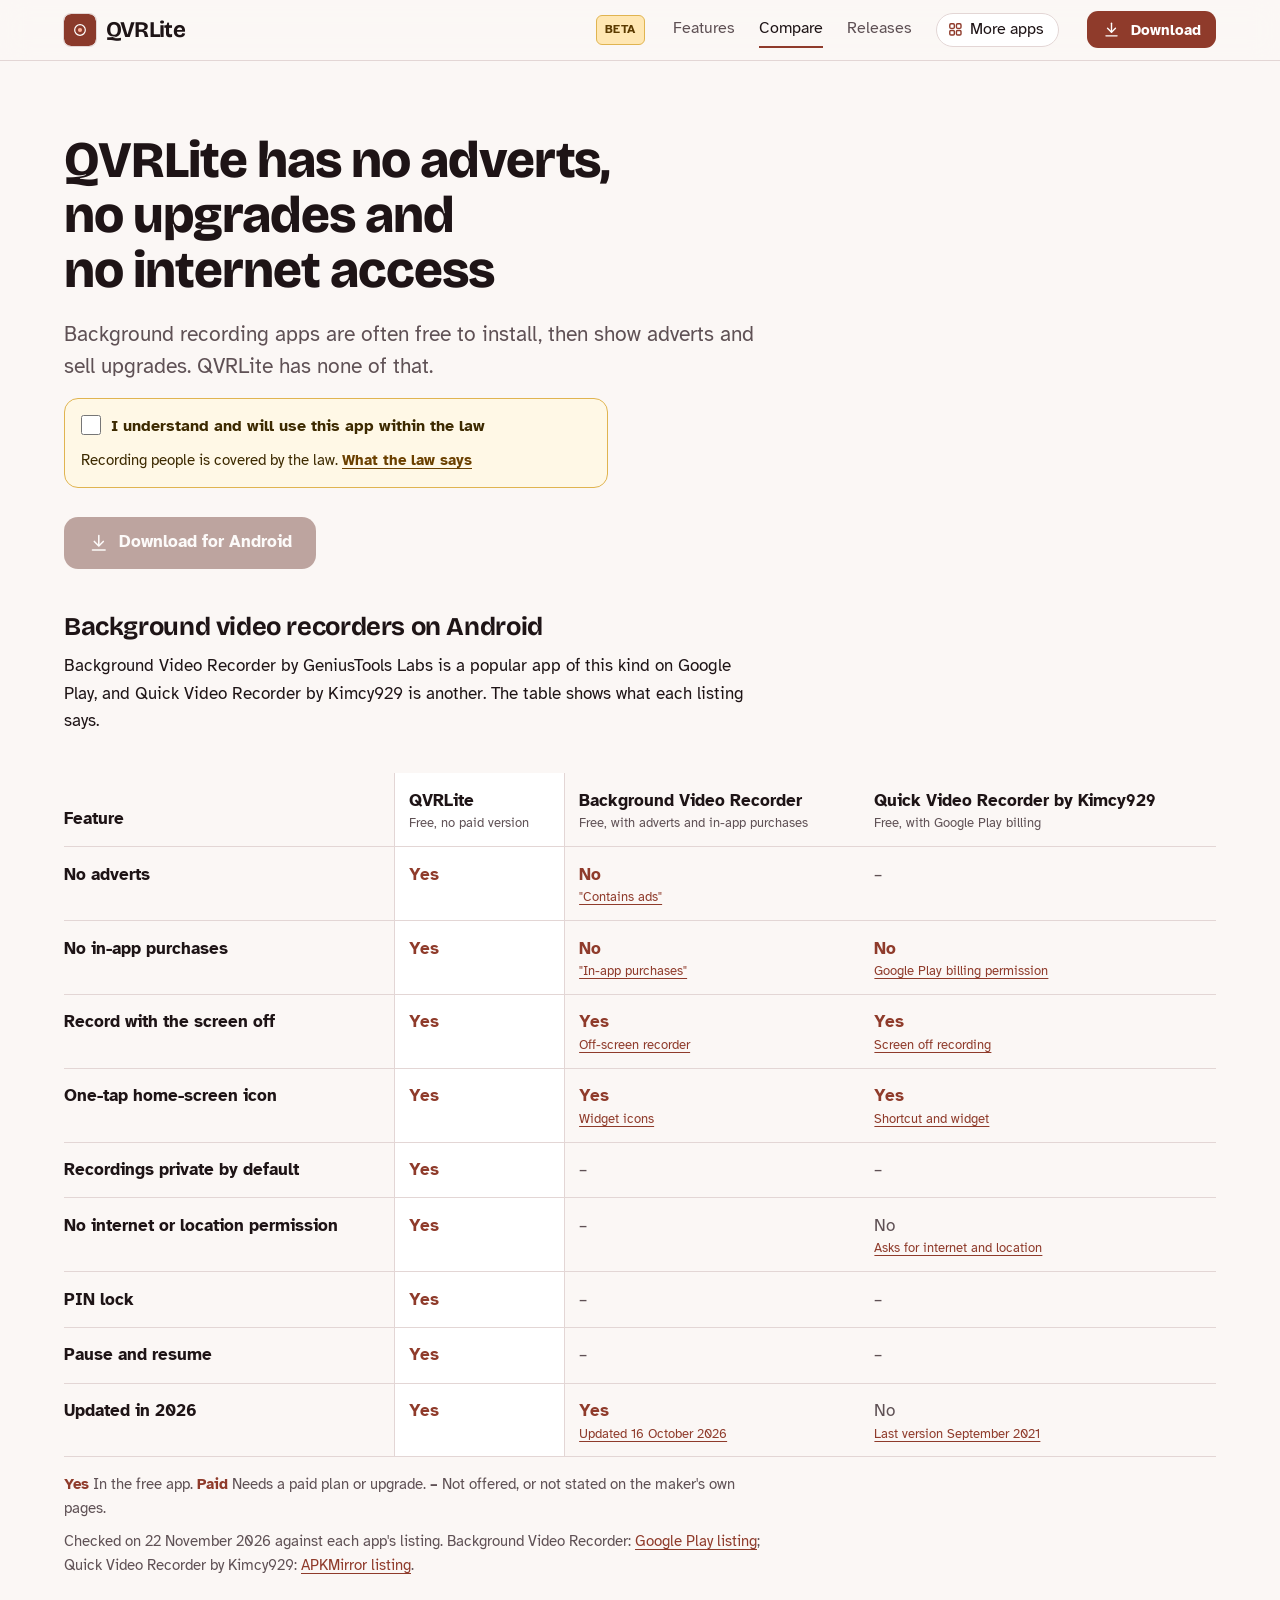
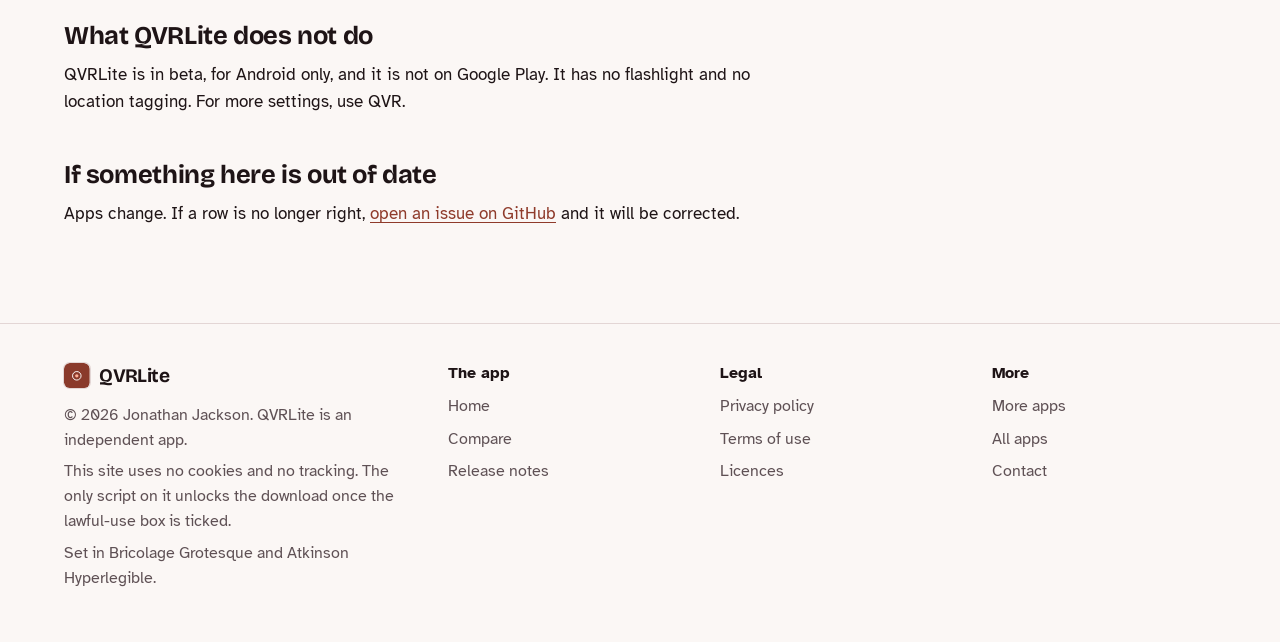
==== commit 7dfad6c3: "Compare: name Kimcy929 in the column and title" ====
--- a/compare.html
+++ b/compare.html
@@ -3,16 +3,16 @@
 <head>
 <meta charset="utf-8">
 <meta name="viewport" content="width=device-width, initial-scale=1">
-<title>QVRLite compared with Background Video Recorder and Quick Video Recorder</title>
-<meta name="description" content="How QVRLite compares with Background Video Recorder and Quick Video Recorder, row by row, with each claim linked to its listing.">
+<title>QVRLite compared with Background Video Recorder and Quick Video Recorder by Kimcy929</title>
+<meta name="description" content="How QVRLite compares with Background Video Recorder and Quick Video Recorder by Kimcy929, row by row, with each claim linked to its listing.">
 <meta name="author" content="Jonathan Jackson">
 <link rel="canonical" href="https://customgpter.github.io/qvrlite/compare.html">
 <meta name="theme-color" content="#fbf7f5" media="(prefers-color-scheme: light)">
 <meta name="theme-color" content="#120c0a" media="(prefers-color-scheme: dark)">
 <meta property="og:type" content="website">
 <meta property="og:site_name" content="QVRLite">
-<meta property="og:title" content="QVRLite compared with Background Video Recorder and Quick Video Recorder">
-<meta property="og:description" content="How QVRLite compares with Background Video Recorder and Quick Video Recorder, row by row, with each claim linked to its listing.">
+<meta property="og:title" content="QVRLite compared with Background Video Recorder and Quick Video Recorder by Kimcy929">
+<meta property="og:description" content="How QVRLite compares with Background Video Recorder and Quick Video Recorder by Kimcy929, row by row, with each claim linked to its listing.">
 <meta property="og:url" content="https://customgpter.github.io/qvrlite/compare.html">
 <meta property="og:image" content="https://customgpter.github.io/qvrlite/assets/og.png">
 <meta property="og:image:width" content="1200">
@@ -49,23 +49,23 @@
 </div>
 <div class="scroll">
 <table class="cmp">
-<thead><tr><th scope="col">Feature</th><th scope="col" class="ours">QVRLite<small>Free, no paid version</small></th><th scope="col">Background Video Recorder<small>Free, with adverts and in-app purchases</small></th><th scope="col">Quick Video Recorder<small>Free, with Google Play billing</small></th></tr></thead>
+<thead><tr><th scope="col">Feature</th><th scope="col" class="ours">QVRLite<small>Free, no paid version</small></th><th scope="col">Background Video Recorder<small>Free, with adverts and in-app purchases</small></th><th scope="col">Quick Video Recorder by Kimcy929<small>Free, with Google Play billing</small></th></tr></thead>
 <tbody>
-<tr><th scope="row">No adverts</th><td class="yes ours"><span class="app">QVRLite</span><span class="v">Yes</span></td><td class="pay"><span class="app">Background Video Recorder</span><span class="v">No<small><a href="https://play.google.com/store/apps/details?id=com.backgroundvideorecorder.videosnapshorts&hl=en">"Contains ads"</a></small></span></td><td class="na"><span class="app">Quick Video Recorder</span><span class="v">&ndash;</span></td></tr>
-<tr><th scope="row">No in-app purchases</th><td class="yes ours"><span class="app">QVRLite</span><span class="v">Yes</span></td><td class="pay"><span class="app">Background Video Recorder</span><span class="v">No<small><a href="https://play.google.com/store/apps/details?id=com.backgroundvideorecorder.videosnapshorts&hl=en">"In-app purchases"</a></small></span></td><td class="pay"><span class="app">Quick Video Recorder</span><span class="v">No<small><a href="https://www.apkmirror.com/apk/kimcy929/quick-video-recorder-background-video-recorder/quick-video-recorder-background-video-recorder-1-3-6-3-release/quick-video-recorder-1-3-6-3-android-apk-download/">Google Play billing permission</a></small></span></td></tr>
-<tr><th scope="row">Record with the screen off</th><td class="yes ours"><span class="app">QVRLite</span><span class="v">Yes</span></td><td class="yes"><span class="app">Background Video Recorder</span><span class="v">Yes<small><a href="https://play.google.com/store/apps/details?id=com.backgroundvideorecorder.videosnapshorts&hl=en">Off-screen recorder</a></small></span></td><td class="yes"><span class="app">Quick Video Recorder</span><span class="v">Yes<small><a href="https://www.apkmirror.com/apk/kimcy929/quick-video-recorder-background-video-recorder/quick-video-recorder-background-video-recorder-1-3-6-3-release/quick-video-recorder-1-3-6-3-android-apk-download/">Screen off recording</a></small></span></td></tr>
-<tr><th scope="row">One-tap home-screen icon</th><td class="yes ours"><span class="app">QVRLite</span><span class="v">Yes</span></td><td class="yes"><span class="app">Background Video Recorder</span><span class="v">Yes<small><a href="https://play.google.com/store/apps/details?id=com.backgroundvideorecorder.videosnapshorts&hl=en">Widget icons</a></small></span></td><td class="yes"><span class="app">Quick Video Recorder</span><span class="v">Yes<small><a href="https://www.apkmirror.com/apk/kimcy929/quick-video-recorder-background-video-recorder/quick-video-recorder-background-video-recorder-1-3-6-3-release/quick-video-recorder-1-3-6-3-android-apk-download/">Shortcut and widget</a></small></span></td></tr>
-<tr><th scope="row">Recordings private by default</th><td class="yes ours"><span class="app">QVRLite</span><span class="v">Yes</span></td><td class="na"><span class="app">Background Video Recorder</span><span class="v">&ndash;</span></td><td class="na"><span class="app">Quick Video Recorder</span><span class="v">&ndash;</span></td></tr>
-<tr><th scope="row">No internet or location permission</th><td class="yes ours"><span class="app">QVRLite</span><span class="v">Yes</span></td><td class="na"><span class="app">Background Video Recorder</span><span class="v">&ndash;</span></td><td class="na"><span class="app">Quick Video Recorder</span><span class="v">No<small><a href="https://www.apkmirror.com/apk/kimcy929/quick-video-recorder-background-video-recorder/quick-video-recorder-background-video-recorder-1-3-6-3-release/quick-video-recorder-1-3-6-3-android-apk-download/">Asks for internet and location</a></small></span></td></tr>
-<tr><th scope="row">PIN lock</th><td class="yes ours"><span class="app">QVRLite</span><span class="v">Yes</span></td><td class="na"><span class="app">Background Video Recorder</span><span class="v">&ndash;</span></td><td class="na"><span class="app">Quick Video Recorder</span><span class="v">&ndash;</span></td></tr>
-<tr><th scope="row">Pause and resume</th><td class="yes ours"><span class="app">QVRLite</span><span class="v">Yes</span></td><td class="na"><span class="app">Background Video Recorder</span><span class="v">&ndash;</span></td><td class="na"><span class="app">Quick Video Recorder</span><span class="v">&ndash;</span></td></tr>
-<tr><th scope="row">Updated in 2026</th><td class="yes ours"><span class="app">QVRLite</span><span class="v">Yes</span></td><td class="yes"><span class="app">Background Video Recorder</span><span class="v">Yes<small><a href="https://play.google.com/store/apps/details?id=com.backgroundvideorecorder.videosnapshorts&hl=en">Updated 16 October 2026</a></small></span></td><td class="na"><span class="app">Quick Video Recorder</span><span class="v">No<small><a href="https://www.apkmirror.com/apk/kimcy929/quick-video-recorder-background-video-recorder/quick-video-recorder-background-video-recorder-1-3-6-3-release/quick-video-recorder-1-3-6-3-android-apk-download/">Last version September 2021</a></small></span></td></tr>
+<tr><th scope="row">No adverts</th><td class="yes ours"><span class="app">QVRLite</span><span class="v">Yes</span></td><td class="pay"><span class="app">Background Video Recorder</span><span class="v">No<small><a href="https://play.google.com/store/apps/details?id=com.backgroundvideorecorder.videosnapshorts&hl=en">"Contains ads"</a></small></span></td><td class="na"><span class="app">Quick Video Recorder by Kimcy929</span><span class="v">&ndash;</span></td></tr>
+<tr><th scope="row">No in-app purchases</th><td class="yes ours"><span class="app">QVRLite</span><span class="v">Yes</span></td><td class="pay"><span class="app">Background Video Recorder</span><span class="v">No<small><a href="https://play.google.com/store/apps/details?id=com.backgroundvideorecorder.videosnapshorts&hl=en">"In-app purchases"</a></small></span></td><td class="pay"><span class="app">Quick Video Recorder by Kimcy929</span><span class="v">No<small><a href="https://www.apkmirror.com/apk/kimcy929/quick-video-recorder-background-video-recorder/quick-video-recorder-background-video-recorder-1-3-6-3-release/quick-video-recorder-1-3-6-3-android-apk-download/">Google Play billing permission</a></small></span></td></tr>
+<tr><th scope="row">Record with the screen off</th><td class="yes ours"><span class="app">QVRLite</span><span class="v">Yes</span></td><td class="yes"><span class="app">Background Video Recorder</span><span class="v">Yes<small><a href="https://play.google.com/store/apps/details?id=com.backgroundvideorecorder.videosnapshorts&hl=en">Off-screen recorder</a></small></span></td><td class="yes"><span class="app">Quick Video Recorder by Kimcy929</span><span class="v">Yes<small><a href="https://www.apkmirror.com/apk/kimcy929/quick-video-recorder-background-video-recorder/quick-video-recorder-background-video-recorder-1-3-6-3-release/quick-video-recorder-1-3-6-3-android-apk-download/">Screen off recording</a></small></span></td></tr>
+<tr><th scope="row">One-tap home-screen icon</th><td class="yes ours"><span class="app">QVRLite</span><span class="v">Yes</span></td><td class="yes"><span class="app">Background Video Recorder</span><span class="v">Yes<small><a href="https://play.google.com/store/apps/details?id=com.backgroundvideorecorder.videosnapshorts&hl=en">Widget icons</a></small></span></td><td class="yes"><span class="app">Quick Video Recorder by Kimcy929</span><span class="v">Yes<small><a href="https://www.apkmirror.com/apk/kimcy929/quick-video-recorder-background-video-recorder/quick-video-recorder-background-video-recorder-1-3-6-3-release/quick-video-recorder-1-3-6-3-android-apk-download/">Shortcut and widget</a></small></span></td></tr>
+<tr><th scope="row">Recordings private by default</th><td class="yes ours"><span class="app">QVRLite</span><span class="v">Yes</span></td><td class="na"><span class="app">Background Video Recorder</span><span class="v">&ndash;</span></td><td class="na"><span class="app">Quick Video Recorder by Kimcy929</span><span class="v">&ndash;</span></td></tr>
+<tr><th scope="row">No internet or location permission</th><td class="yes ours"><span class="app">QVRLite</span><span class="v">Yes</span></td><td class="na"><span class="app">Background Video Recorder</span><span class="v">&ndash;</span></td><td class="na"><span class="app">Quick Video Recorder by Kimcy929</span><span class="v">No<small><a href="https://www.apkmirror.com/apk/kimcy929/quick-video-recorder-background-video-recorder/quick-video-recorder-background-video-recorder-1-3-6-3-release/quick-video-recorder-1-3-6-3-android-apk-download/">Asks for internet and location</a></small></span></td></tr>
+<tr><th scope="row">PIN lock</th><td class="yes ours"><span class="app">QVRLite</span><span class="v">Yes</span></td><td class="na"><span class="app">Background Video Recorder</span><span class="v">&ndash;</span></td><td class="na"><span class="app">Quick Video Recorder by Kimcy929</span><span class="v">&ndash;</span></td></tr>
+<tr><th scope="row">Pause and resume</th><td class="yes ours"><span class="app">QVRLite</span><span class="v">Yes</span></td><td class="na"><span class="app">Background Video Recorder</span><span class="v">&ndash;</span></td><td class="na"><span class="app">Quick Video Recorder by Kimcy929</span><span class="v">&ndash;</span></td></tr>
+<tr><th scope="row">Updated in 2026</th><td class="yes ours"><span class="app">QVRLite</span><span class="v">Yes</span></td><td class="yes"><span class="app">Background Video Recorder</span><span class="v">Yes<small><a href="https://play.google.com/store/apps/details?id=com.backgroundvideorecorder.videosnapshorts&hl=en">Updated 16 October 2026</a></small></span></td><td class="na"><span class="app">Quick Video Recorder by Kimcy929</span><span class="v">No<small><a href="https://www.apkmirror.com/apk/kimcy929/quick-video-recorder-background-video-recorder/quick-video-recorder-background-video-recorder-1-3-6-3-release/quick-video-recorder-1-3-6-3-android-apk-download/">Last version September 2021</a></small></span></td></tr>
 </tbody>
 </table>
 </div>
 <div class="measure">
 <p class="key"><strong class="yes">Yes</strong> In the free app. <strong class="pay">Paid</strong> Needs a paid plan or upgrade. <strong>&ndash;</strong> Not offered, or not stated on the maker's own pages.</p>
-<p class="key">Checked on 22 November 2026 against each app's listing. Background Video Recorder: <a href="https://play.google.com/store/apps/details?id=com.backgroundvideorecorder.videosnapshorts&hl=en">Google Play listing</a>; Quick Video Recorder: <a href="https://www.apkmirror.com/apk/kimcy929/quick-video-recorder-background-video-recorder/quick-video-recorder-background-video-recorder-1-3-6-3-release/quick-video-recorder-1-3-6-3-android-apk-download/">APKMirror listing</a>.</p>
+<p class="key">Checked on 22 November 2026 against each app's listing. Background Video Recorder: <a href="https://play.google.com/store/apps/details?id=com.backgroundvideorecorder.videosnapshorts&hl=en">Google Play listing</a>; Quick Video Recorder by Kimcy929: <a href="https://www.apkmirror.com/apk/kimcy929/quick-video-recorder-background-video-recorder/quick-video-recorder-background-video-recorder-1-3-6-3-release/quick-video-recorder-1-3-6-3-android-apk-download/">APKMirror listing</a>.</p>
 <h2>What QVRLite does not do</h2><p>QVRLite is in beta, for Android only, and it is not on Google Play. It has no flashlight and no location tagging. For more settings, use QVR.</p>
 <h2 id="wrong">If something here is out of date</h2>
 <p>Apps change. If a row is no longer right, <a href="https://github.com/CustomGPTer/qvrlite/issues">open an issue on GitHub</a> and it will be corrected.</p>
